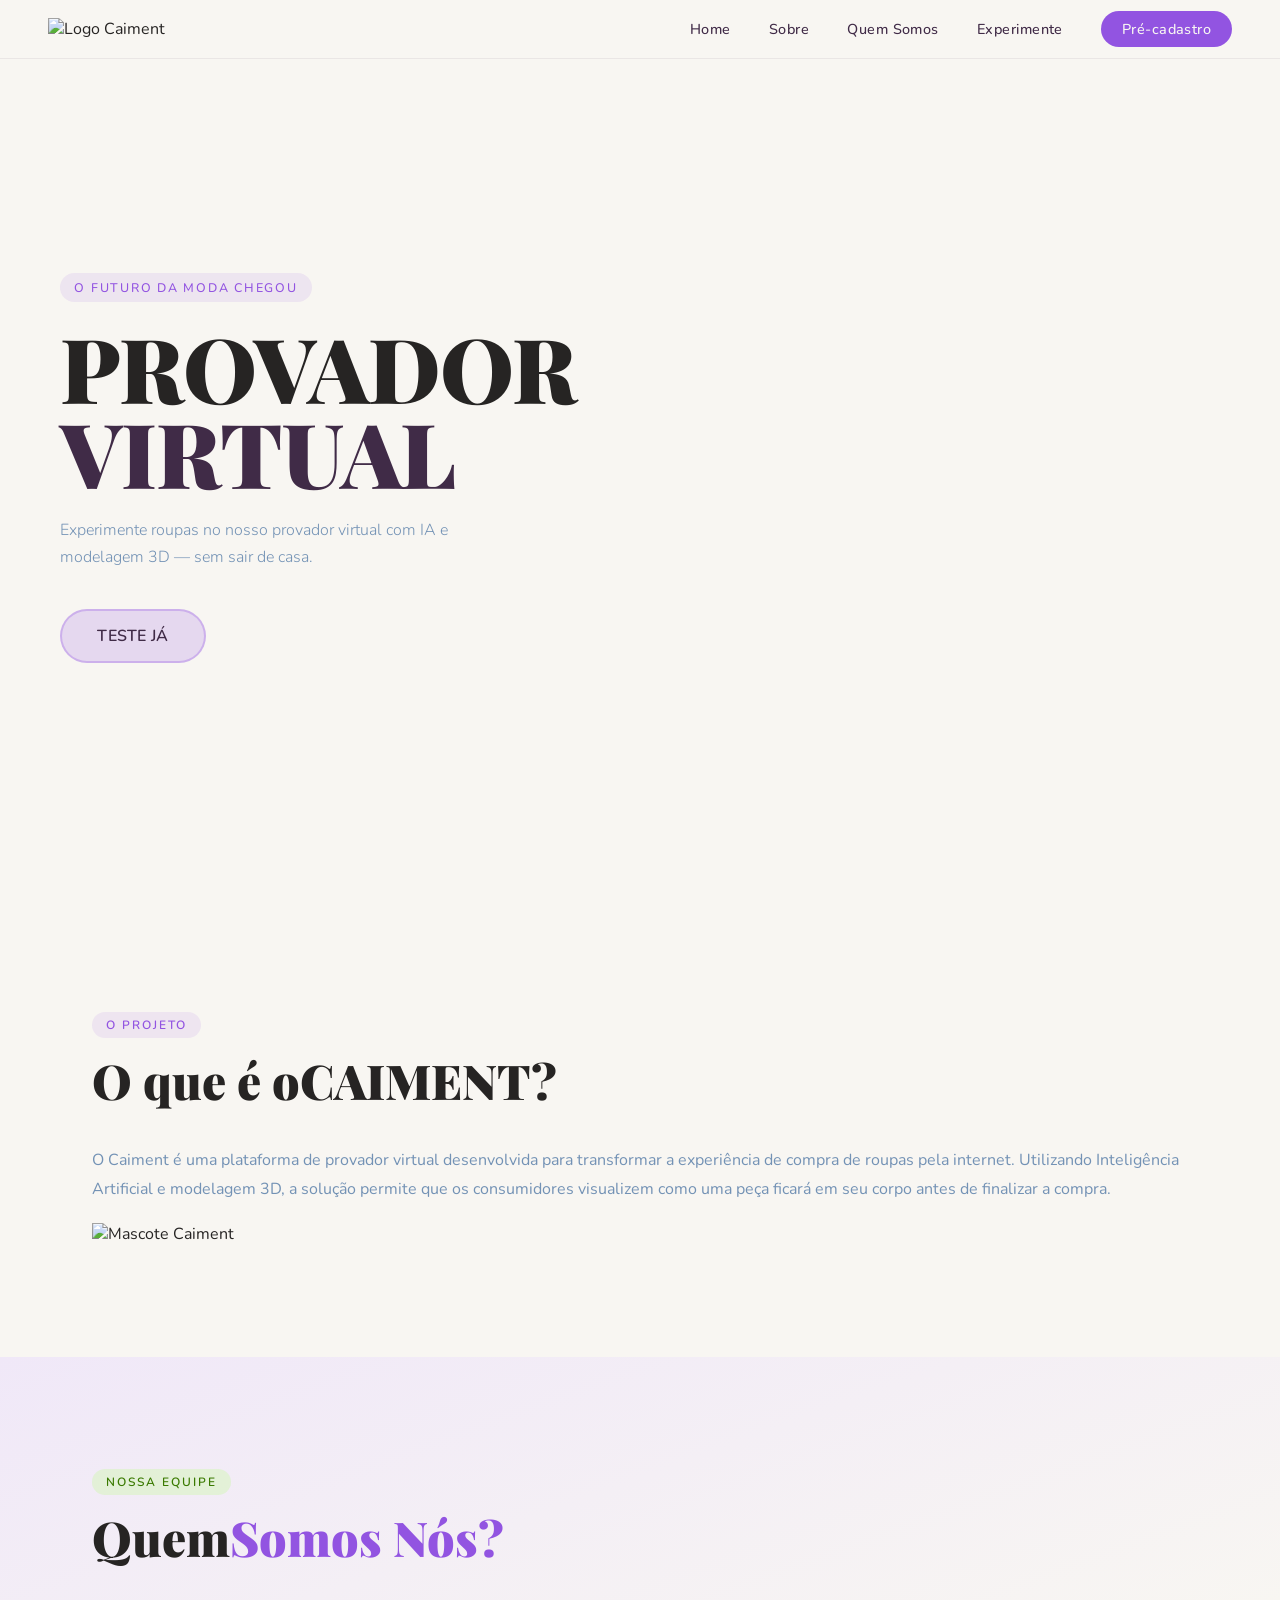
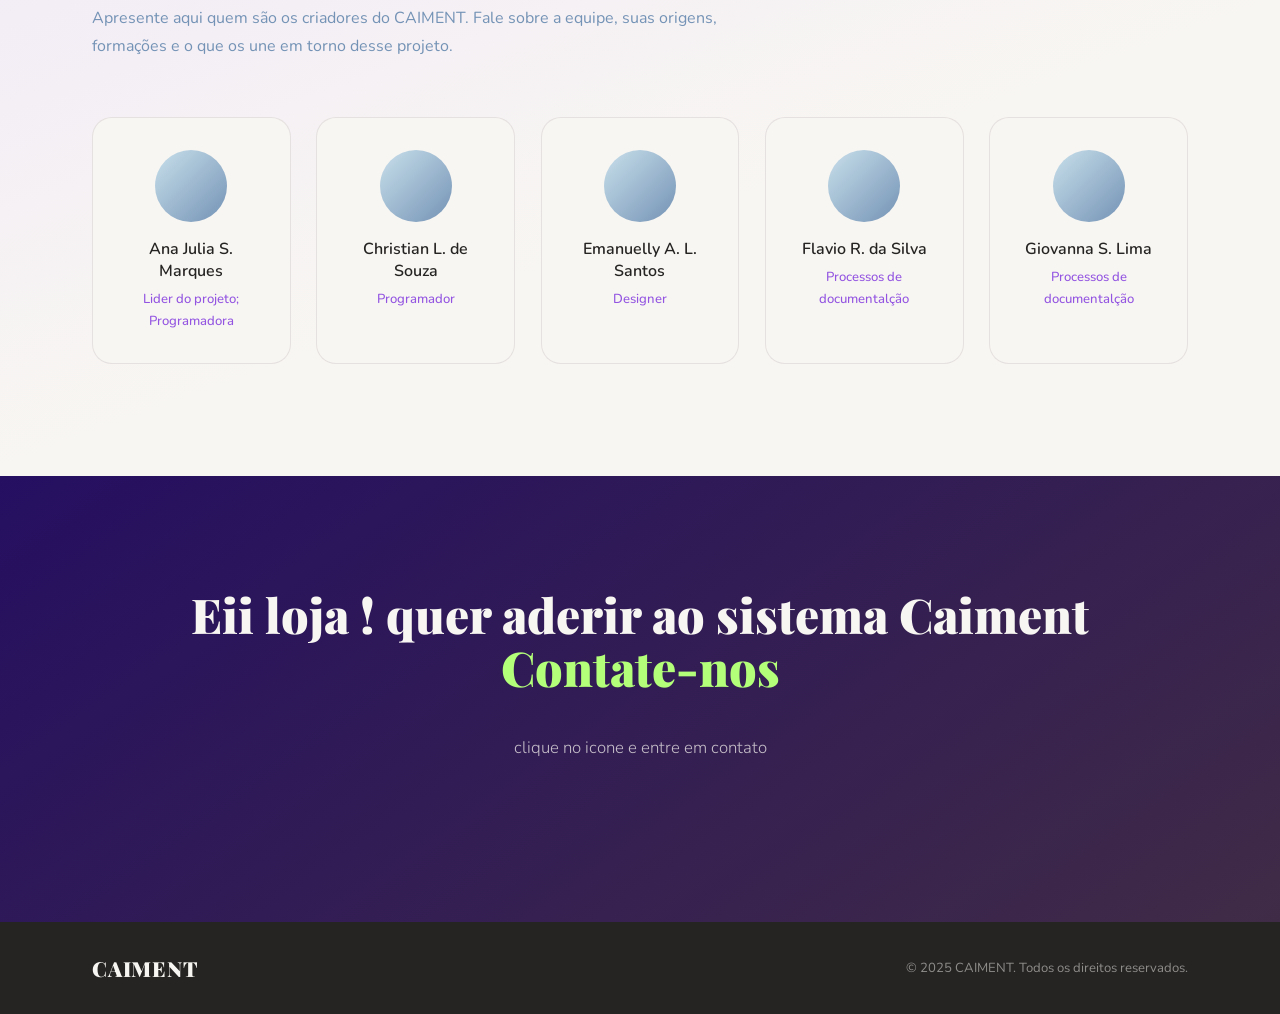
==== files (1)/index.html @ ba1132f0 "Update index.html" ====
<!DOCTYPE html>
<html lang="en">
<head>
 
    <meta charset="UTF-8">
    <meta name="viewport" content="width=device-width, initial-scale=1.0">
    <title>Caiment</title>
 
    <link rel="stylesheet" href="style.css">
 
</head>
<body>
  <!--NAV-->
    <nav class="navbar" id="navbar">
    <div class="nav-logo">
            <img src="caimentimg.png" alt="Logo Caiment">
        </div>
    <ul class="nav-links">
      <li><a href="#home">Home</a></li>
      <li><a href="#sobre">Sobre</a></li>
      <li><a href="#quem-somos">Quem Somos</a></li>
      <li><a href="#teste">Experimente</a></li>
      <li><a href="#cadastro" class="nav-cta">Pré-cadastro</a></li>
    </ul>
    <button class="hamburger" id="hamburger" aria-label="Menu">
      <span></span><span></span><span></span>
    </button>
  </nav>
  <!--NAV-->
  <!--Tela inicial-->
  <section class="hero" id="home">
    <div class="hero-content">
      <div class="hero-text">
        <span class="hero-label">O futuro da moda chegou</span>
        <h1 class="hero-title">PROVADOR<br><span>VIRTUAL</span></h1>
        <p class="hero-sub">Experimente roupas no nosso provador virtual com IA e modelagem 3D — sem sair de casa.</p>
        <a href="#cadastro" class="btn-primary">TESTE JÁ</a>
      </div>
    </div>
  </section>
  <!--Tela inicial-->
  <!--Sobre o projeto-->
  <section class="section sobre" id="sobre">
    <div class="container">
      <div class="section-tag">O Projeto</div> <!--section-tag: definor o formato, mini tag que é menor do que o titulo,-->
      <h2 class="section-title">O que é oCAIMENT?</h2>
      <div class="sobre-text">
        <p>
          O Caiment é uma plataforma de provador virtual desenvolvida para transformar a experiência de compra de roupas pela internet. Utilizando Inteligência Artificial e modelagem 3D, a solução permite que os consumidores visualizem como uma peça ficará em seu corpo antes de finalizar a compra.
        </p> <!--achatar o texto e dimencionar a imagem do lado-->
        <img src="imagens/foto.jpg" alt="Mascote Caiment">
        <!--robo a gih vai mandar a imagem-->
      </div>
    </div>
  </section>
  <!--Sobre o projeto-->
  <!--Sobre nos-->
  <section class="section quem-somos" id="quem-somos">
    <div class="container">
      <div class="section-tag accent-green">Nossa Equipe</div>
      <h2 class="section-title">Quem<span>Somos Nós?</span></h2>
      <div class="quem-intro">
        <p>
          Apresente aqui quem são os criadores do CAIMENT. Fale sobre a equipe, suas origens, formações e o que os une em torno desse projeto.
        </p>
      </div>
 
      <div class="team-grid">
        <div class="team-card"> <!--team-card {
  flex: 1;
  min-width: 180px;
  max-width: 240px;
  background: var(--white);
  border-radius: 20px;
  padding: 2rem 1.5rem;
  text-align: center;
  border: 1.5px solid rgba(64, 43, 71, 0.10);
  transition: all 0.25s;-->
          <div class="team-avatar"></div> <!--coloque o "class="team-avatar" como redondo e a imagem como backgrond, ou como <img src="imag. . . -->
          <h4>Ana Julia S. Marques</h4>
          <span>Lider do projeto; Programadora</span>
        </div>
        <div class="team-card">
          <div class="team-avatar"></div>
          <h4>Christian L. de Souza</h4>
          <span>Programador</span>
        </div>
        <div class="team-card">
          <div class="team-avatar"></div>
          <h4>Emanuelly A. L. Santos </h4>
          <span>Designer</span>
        </div>
        <div class="team-card">
          <div class="team-avatar"></div>
          <h4>Flavio R. da Silva </h4>
          <span>Processos de documentalção</span>
        </div>
        <div class="team-card">
          <div class="team-avatar"></div>
          <h4>Giovanna S. Lima </h4>
          <span>Processos de documentalção</span>
        </div>
      </div>
    </div>
  </section>
  <!--Sobre nos-->
  <!--experimente teste-->
  <section class="experimentar" id="teste">
  </section>
  <!--experimente teste-->
  <!--Contato com a equipe-->
  <section class="section cadastro" id="cadastro">
    <div class="container cadastro-inner">
      <h2 class="section-title">Eii loja ! quer aderir ao sistema Caiment<br><span>Contate-nos</span></h2>
      <p class="cadastro-sub">
       clique no icone e entre em contato
      </p>
    </div>
  </section>
  <!--Contato com a equipe-->
  <!--footer-->
   <footer class="footer">
    <div class="container footer-inner">
      <span class="footer-logo">CAIMENT</span>
      <p>© 2025 CAIMENT. Todos os direitos reservados.</p>
    </div>
  </footer>
  <!--footer-->
 
  <script src="script.js"></script>
</body>
</html>
---- files (1)/style.css ----
/* ─────────────────────────────────────────
   CAIMENT — style.css
   Paleta: #262423 | #402b47 | #c9e0eb
           #9254e1 | #250f61 | #7392b5 | #b3ff79
───────────────────────────────────────── */

@import url('https://fonts.googleapis.com/css2?family=Playfair+Display:wght@700;900&family=DM+Sans:wght@300;400;500&display=swap');
@import url('https://fonts.googleapis.com/css2?family=Nunito:wght@300;400;500;600;700;800;900&family=Playfair+Display:wght@700;900&display=swap');
/* ── RESET & BASE ── */
*, *::before, *::after { box-sizing: border-box; margin: 0; padding: 0; }

:root {
  --dark:       #262423;
  --plum:       #402b47;
  --ice:        #c9e0eb;
  --violet:     #9254e1;
  --navy:       #250f61;
  --slate:      #7392b5;
  --lime:       #b3ff79;
  --white:      #f8f6f2;
  --font-display: 'Playfair Display', serif;
  --font-body: 'Nunito', sans-serif;
}

html { scroll-behavior: smooth; }

body {
  font-family: var(--font-body);
  background-color: var(--white); 
  color: var(--dark);
  overflow-x: hidden;
}


a { text-decoration: none; color: inherit; }
ul { list-style: none; }

.container {
  max-width: 1160px;
  margin: 0 auto;
  padding: 0 2rem;
}

/* ── NAVBAR ── */
.navbar {
    position: fixed;
    inset: 0 0 auto 0;
    z-index: 100;
    display: flex;
    align-items: center;
    justify-content: space-between;
    padding: 18px 48px;
    background: rgb(248 246 242 / 85%);
    border-bottom: 1px solid rgb(64 43 71 / 8%);
}

.navbar.scrolled { box-shadow: 0 4px 24px rgba(37, 15, 97, 0.10); }

.nav-logo {
    display: flex;
    align-items: center;
}

.nav-logo img {
    width: 120px;
    height: auto;
    display: block;
}

.nav-links {
  display: flex;
  gap: 2.4rem;
  align-items: center;
}

.nav-links a {
  font-size: 0.9rem;
  font-weight: 500;
  letter-spacing: 0.03em;
  color: var(--plum);
  transition: color 0.2s;
}

.nav-links a:hover { color: var(--violet); }

.nav-cta {
  background: var(--violet);
  color: var(--white) !important;
  padding: 0.5rem 1.3rem;
  border-radius: 50px;
  transition: background 0.2s, transform 0.2s !important;
}

.nav-cta:hover {
  background: var(--navy) !important;
  transform: translateY(-1px);
}

.hamburger {
  display: none;
  flex-direction: column;
  gap: 5px;
  background: none;
  border: none;
  cursor: pointer;
  padding: 4px;
}

.hamburger span {
  display: block;
  width: 24px;
  height: 2px;
  background: var(--plum);
  border-radius: 2px;
  transition: all 0.3s;
}

/* ── HERO ── */
.hero {
  min-height: 100vh;
  display: flex;
  align-items: center;
  padding: 100px 3rem 4rem;
  position: relative;
  overflow: hidden;
  background: var(--white);
}

.hero-bg-shapes {
  position: absolute;
  inset: 0;
  pointer-events: none;
  z-index: 0;
}

.shape {
  position: absolute;
  border-radius: 50%;
}

.shape-1 {
  width: 520px;
  height: 520px;
  background: radial-gradient(circle, rgba(146, 84, 225, 0.12) 0%, transparent 70%);
  top: -100px;
  right: -80px;
}

.shape-2 {
  width: 340px;
  height: 340px;
  background: radial-gradient(circle, rgba(179, 255, 121, 0.18) 0%, transparent 70%);
  bottom: 60px;
  left: 10%;
}

.sparkle {
  position: absolute;
  font-size: 1.4rem;
  color: var(--dark);
  animation: twinkle 3s ease-in-out infinite;
}

.s1 { top: 28%; left: 20%; animation-delay: 0s; }
.s2 { top: 55%; left: 42%; animation-delay: 1s; font-size: 1rem; }
.s3 { top: 20%; right: 36%; animation-delay: 0.6s; font-size: 0.8rem; }
.s4 { top: 12%; left: 8%; animation-delay: 0.3s; }
.s5 { bottom: 20%; right: 10%; animation-delay: 1.4s; font-size: 1rem; }

@keyframes twinkle {
  0%, 100% { opacity: 0.2; transform: scale(1) rotate(0deg); }
  50% { opacity: 1; transform: scale(1.3) rotate(20deg); }
}

.hero-content {
  position: relative;
  z-index: 1;
  display: flex;
  align-items: center;
  justify-content: space-between;
  gap: 2rem;
  width: 100%;
  max-width: 1160px;
  margin: 0 auto;
}

.hero-text {
  flex: 1;
  max-width: 520px;
  animation: fadeUp 0.8s ease both;
}

.hero-label {
  display: inline-block;
  font-size: 0.78rem;
  font-weight: 500;
  letter-spacing: 0.14em;
  text-transform: uppercase;
  color: var(--violet);
  background: rgba(146, 84, 225, 0.1);
  padding: 0.35rem 0.9rem;
  border-radius: 50px;
  margin-bottom: 1.4rem;
}

.hero-title {
  font-family: var(--font-display);
  font-size: clamp(3.2rem, 7vw, 6rem);
  font-weight: 900;
  line-height: 0.95;
  letter-spacing: -0.01em;
  color: var(--dark);
  margin-bottom: 1.4rem;
}

.hero-title span {
  color: var(--plum);
  display: block;
}

.hero-sub {
  font-size: 1rem;
  font-weight: 300;
  line-height: 1.7;
  color: var(--slate);
  margin-bottom: 2.4rem;
  max-width: 400px;
}

.btn-primary {
  display: inline-flex;
  align-items: center;
  gap: 0.5rem;
  background: rgba(146, 84, 225, 0.18);
  color: var(--plum);
  font-weight: 600;
  font-size: 1rem;
  padding: 0.85rem 2.2rem;
  border-radius: 50px;
  border: 2px solid rgba(146, 84, 225, 0.3);
  transition: all 0.25s;
  letter-spacing: 0.02em;
}

.btn-primary:hover {
  background: var(--violet);
  color: var(--white);
  border-color: var(--violet);
  transform: translateY(-2px);
  box-shadow: 0 8px 28px rgba(146, 84, 225, 0.35);
}

/* ── HERO VISUAL ── */
.hero-visual {
  flex: 0 0 420px;
  position: relative;
  display: flex;
  justify-content: center;
  align-items: flex-end;
  animation: fadeUp 0.8s 0.2s ease both;
}

.avatar-stage {
  width: 340px;
  height: 400px;
  background: #d6efb3;
  border-radius: 28px;
  display: flex;
  flex-direction: column;
  align-items: center;
  justify-content: flex-end;
  position: relative;
  overflow: hidden;
}

.avatar-glow {
  position: absolute;
  width: 220px;
  height: 220px;
  background: radial-gradient(circle, rgba(146, 84, 225, 0.25) 0%, transparent 70%);
  top: 10%;
  left: 50%;
  transform: translateX(-50%);
}

.avatar-figure {
  position: absolute;
  bottom: 10px;
  width: 160px;
}

.mannequin-svg {
  width: 100%;
  filter: drop-shadow(0 8px 20px rgba(38,36,35,0.20));
  animation: float 4s ease-in-out infinite;
}

@keyframes float {
  0%, 100% { transform: translateY(0); }
  50% { transform: translateY(-10px); }
}

.avatar-platform {
  width: 100%;
  height: 12px;
  background: rgba(38, 36, 35, 0.12);
  border-radius: 0 0 28px 28px;
  position: absolute;
  bottom: 0;
}

.badge-float {
  position: absolute;
  font-family: var(--font-display);
  font-weight: 700;
  font-size: 0.85rem;
  letter-spacing: 0.08em;
  padding: 0.5rem 1rem;
  border-radius: 50px;
  animation: badgeFloat 3s ease-in-out infinite;
}

.badge-ai {
  background: var(--violet);
  color: var(--white);
  top: 30px;
  right: -10px;
  animation-delay: 0.4s;
}

.badge-3d {
  background: var(--lime);
  color: var(--dark);
  bottom: 80px;
  left: -10px;
  animation-delay: 1.2s;
}

@keyframes badgeFloat {
  0%, 100% { transform: translateY(0) rotate(-2deg); }
  50% { transform: translateY(-8px) rotate(2deg); }
}

.scroll-hint {
  position: absolute;
  bottom: 2rem;
  left: 50%;
  transform: translateX(-50%);
  font-size: 1.4rem;
  color: var(--slate);
  animation: bounce 2s ease-in-out infinite;
  z-index: 1;
}

@keyframes bounce {
  0%, 100% { transform: translateX(-50%) translateY(0); opacity: 0.5; }
  50% { transform: translateX(-50%) translateY(8px); opacity: 1; }
}

/* ── SECTIONS BASE ── */
.section {
  padding: 7rem 0;
}

.section-tag {
  display: inline-block;
  font-size: 0.75rem;
  font-weight: 600;
  letter-spacing: 0.16em;
  text-transform: uppercase;
  color: var(--violet);
  background: rgba(146, 84, 225, 0.1);
  padding: 0.3rem 0.9rem;
  border-radius: 50px;
  margin-bottom: 1rem;
}

.section-tag.accent-green {
  color: #3a7a00;
  background: rgba(179, 255, 121, 0.25);
}

.section-tag.accent-purple {
  color: var(--navy);
  background: rgba(37, 15, 97, 0.1);
}

.section-title {
  font-family: var(--font-display);
  font-size: clamp(2rem, 4vw, 3rem);
  font-weight: 900;
  color: var(--dark);
  margin-bottom: 2.5rem;
  line-height: 1.1;
}

.section-title span { color: var(--violet); }

/* ── SOBRE ── */
.sobre { background: var(--white); }

.sobre-grid {
  display: grid;
  grid-template-columns: 1fr 1fr;
  gap: 4rem;
  align-items: start;
}

.sobre-text p {
  font-size: 1rem;
  line-height: 1.8;
  color: var(--slate);
  margin-bottom: 1.2rem;
}

.sobre-cards {
  display: flex;
  flex-direction: column;
  gap: 1.2rem;
}

.feature-card {
  background: var(--white);
  border: 1.5px solid rgba(64, 43, 71, 0.12);
  border-radius: 16px;
  padding: 1.4rem 1.6rem;
  display: flex;
  align-items: flex-start;
  gap: 1rem;
  transition: border-color 0.25s, transform 0.25s, box-shadow 0.25s;
}

.feature-card:hover {
  border-color: var(--violet);
  transform: translateX(6px);
  box-shadow: 4px 0 0 0 var(--violet);
}

.card-icon {
  font-size: 1.6rem;
  flex-shrink: 0;
  margin-top: 2px;
}

.feature-card h3 {
  font-size: 0.95rem;
  font-weight: 600;
  color: var(--plum);
  margin-bottom: 0.3rem;
}

.feature-card p {
  font-size: 0.88rem;
  color: var(--slate);
  line-height: 1.6;
  min-height: 1.2rem;
}

/* ── QUEM SOMOS ── */
.quem-somos {
  background: linear-gradient(160deg, #f0e8f8 0%, var(--white) 60%);
}

.quem-intro {
  max-width: 680px;
  margin-bottom: 3.5rem;
}

.quem-intro p {
  font-size: 1rem;
  line-height: 1.8;
  color: var(--slate);
  margin-bottom: 1rem;
}

.team-grid {
  display: flex;
  gap: 1.6rem;
  flex-wrap: wrap;
}

.team-card {
  flex: 1;
  min-width: 180px;
  max-width: 240px;
  background: var(--white);
  border-radius: 20px;
  padding: 2rem 1.5rem;
  text-align: center;
  border: 1.5px solid rgba(64, 43, 71, 0.10);
  transition: all 0.25s;
}

.team-card:hover {
  transform: translateY(-6px);
  box-shadow: 0 16px 40px rgba(64, 43, 71, 0.12);
  border-color: var(--violet);
}

.team-avatar {
  width: 72px;
  height: 72px;
  border-radius: 50%;
  background: linear-gradient(135deg, var(--ice), var(--slate));
  margin: 0 auto 1rem;
  display: flex;
  align-items: center;
  justify-content: center;
  font-family: var(--font-display);
  font-size: 1.6rem;
  font-weight: 700;
  color: var(--white);
}

.team-card h4 {
  font-size: 1rem;
  font-weight: 600;
  color: var(--dark);
  margin-bottom: 0.3rem;
}

.team-card span {
  font-size: 0.82rem;
  color: var(--violet);
  font-weight: 500;
}

/* ── CADASTRO ── */
.cadastro {
  background: linear-gradient(145deg, var(--navy) 0%, var(--plum) 100%);
  color: var(--white);
  text-align: center;
  position: relative;
  overflow: hidden;
}

.cadastro .sparkle { color: var(--lime); }

.cadastro-inner {
  position: relative;
  z-index: 1;
}

.cadastro .section-title { color: var(--white); }
.cadastro .section-title span { color: var(--lime); }

.cadastro-sub {
  font-size: 1.05rem;
  font-weight: 300;
  line-height: 1.7;
  color: rgba(248, 246, 242, 0.75);
  max-width: 540px;
  margin: 0 auto 3rem;
}

.btn-cta-grande {
  display: inline-flex;
  align-items: center;
  gap: 0.8rem;
  background: var(--lime);
  color: var(--dark);
  font-size: 1.1rem;
  font-weight: 700;
  padding: 1rem 2.6rem;
  border-radius: 50px;
  letter-spacing: 0.02em;
  transition: all 0.25s;
  box-shadow: 0 8px 30px rgba(179, 255, 121, 0.35);
}

.btn-cta-grande:hover {
  transform: translateY(-3px) scale(1.03);
  box-shadow: 0 14px 40px rgba(179, 255, 121, 0.5);
}

.cadastro-note {
  margin-top: 1.4rem;
  font-size: 0.82rem;
  color: rgba(248, 246, 242, 0.5);
  letter-spacing: 0.06em;
}

/* ── FOOTER ── */
.footer {
  background: var(--dark);
  color: rgba(248, 246, 242, 0.5);
  padding: 2rem 0;
}

.footer-inner {
  display: flex;
  align-items: center;
  justify-content: space-between;
  gap: 1rem;
  flex-wrap: wrap;
}

.footer-logo {
  font-family: var(--font-display);
  font-size: 1.3rem;
  font-weight: 900;
  color: var(--white);
  letter-spacing: 0.04em;
}

.footer p { font-size: 0.82rem; }

/* ── ANIMATIONS ── */
@keyframes fadeUp {
  from { opacity: 0; transform: translateY(30px); }
  to   { opacity: 1; transform: translateY(0); }
}

/* ── RESPONSIVE ── */
@media (max-width: 900px) {
  .hero { padding: 100px 1.5rem 3rem; }
  .hero-content { flex-direction: column; text-align: center; }
  .hero-title { font-size: clamp(2.8rem, 10vw, 5rem); }
  .hero-sub { margin: 0 auto 2rem; }
  .hero-visual { flex: unset; width: 100%; max-width: 360px; }
  .sobre-grid { grid-template-columns: 1fr; gap: 2.5rem; }
  .team-grid { justify-content: center; }
}

@media (max-width: 640px) {
  .navbar { padding: 1rem 1.4rem; }
  .nav-links { display: none; flex-direction: column; gap: 1.2rem; position: absolute;
    top: 100%; left: 0; right: 0; background: var(--white); padding: 2rem;
    border-bottom: 1px solid rgba(64,43,71,0.1); }
  .nav-links.open { display: flex; }
  .hamburger { display: flex; }
  .section { padding: 4.5rem 0; }
  .cadastro-sub { font-size: 0.95rem; }
  .btn-cta-grande { font-size: 0.95rem; padding: 0.9rem 2rem; }
  .footer-inner { flex-direction: column; text-align: center; }
}
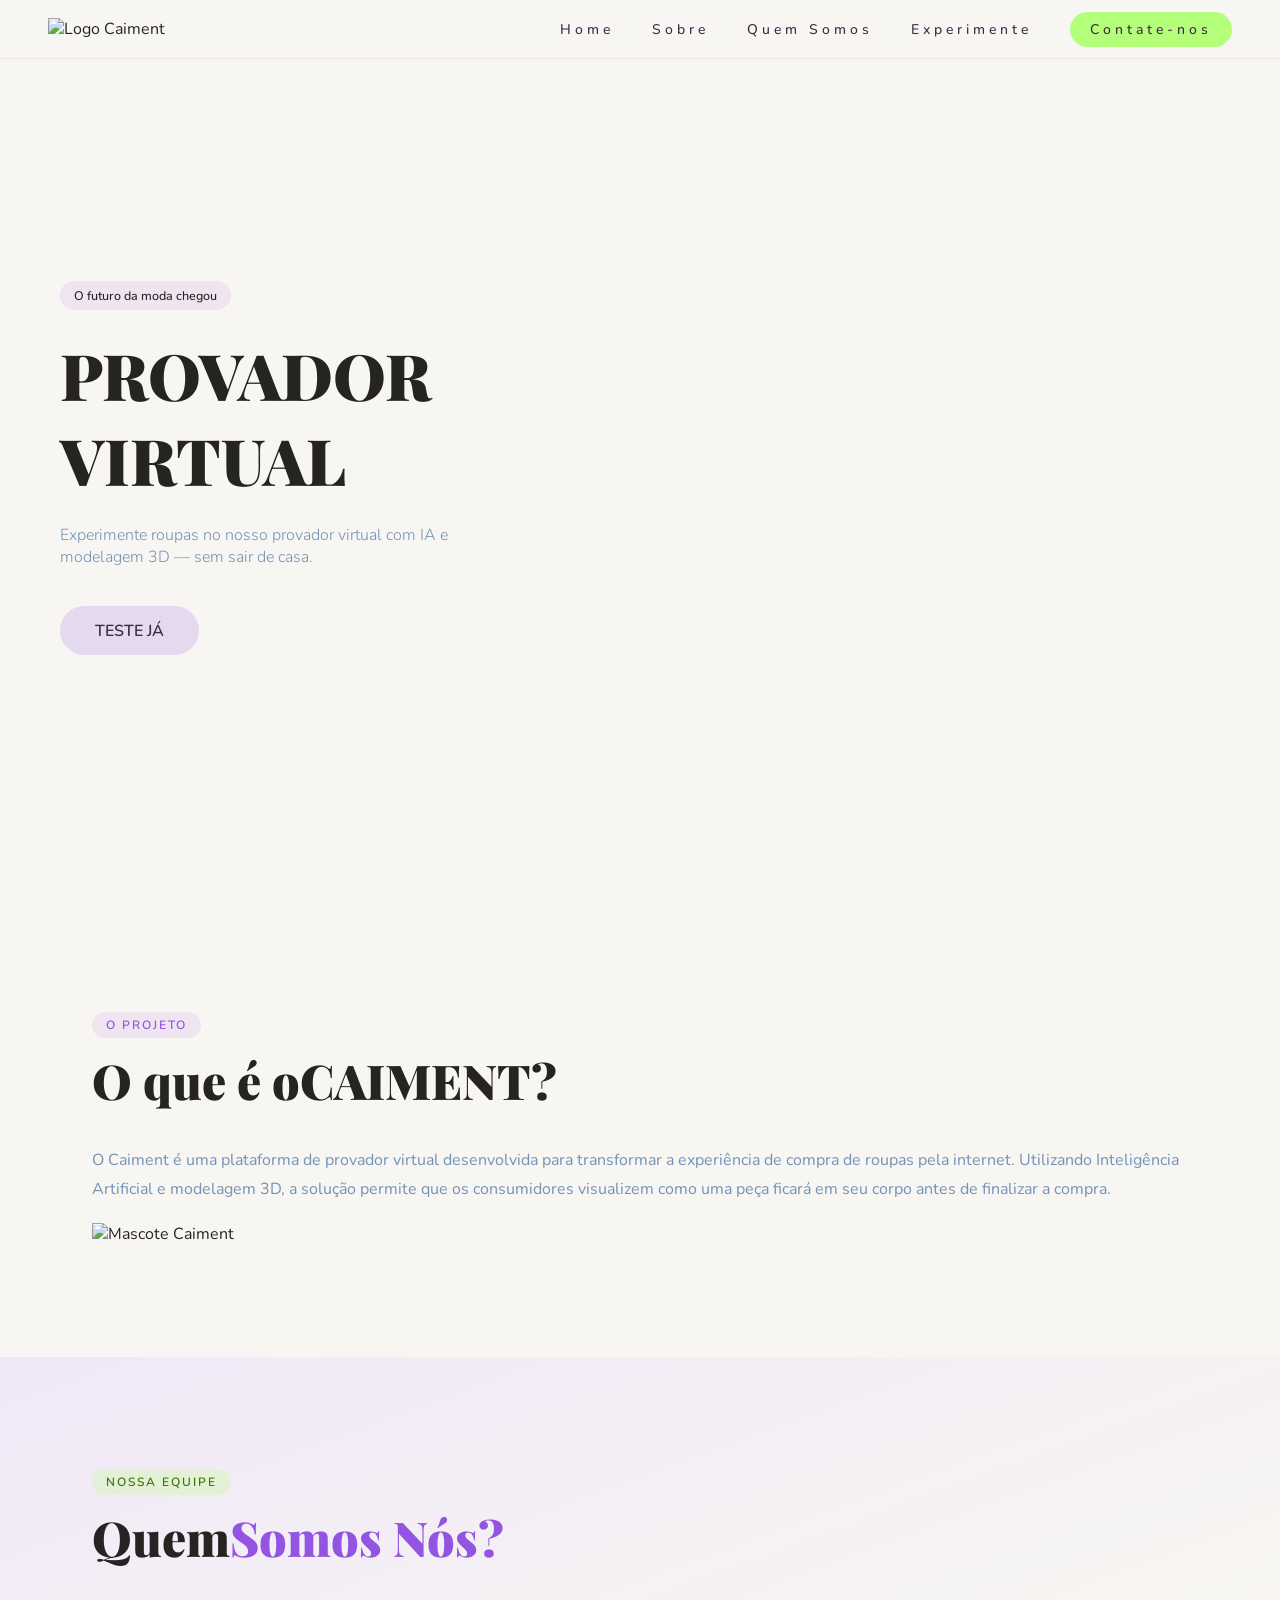
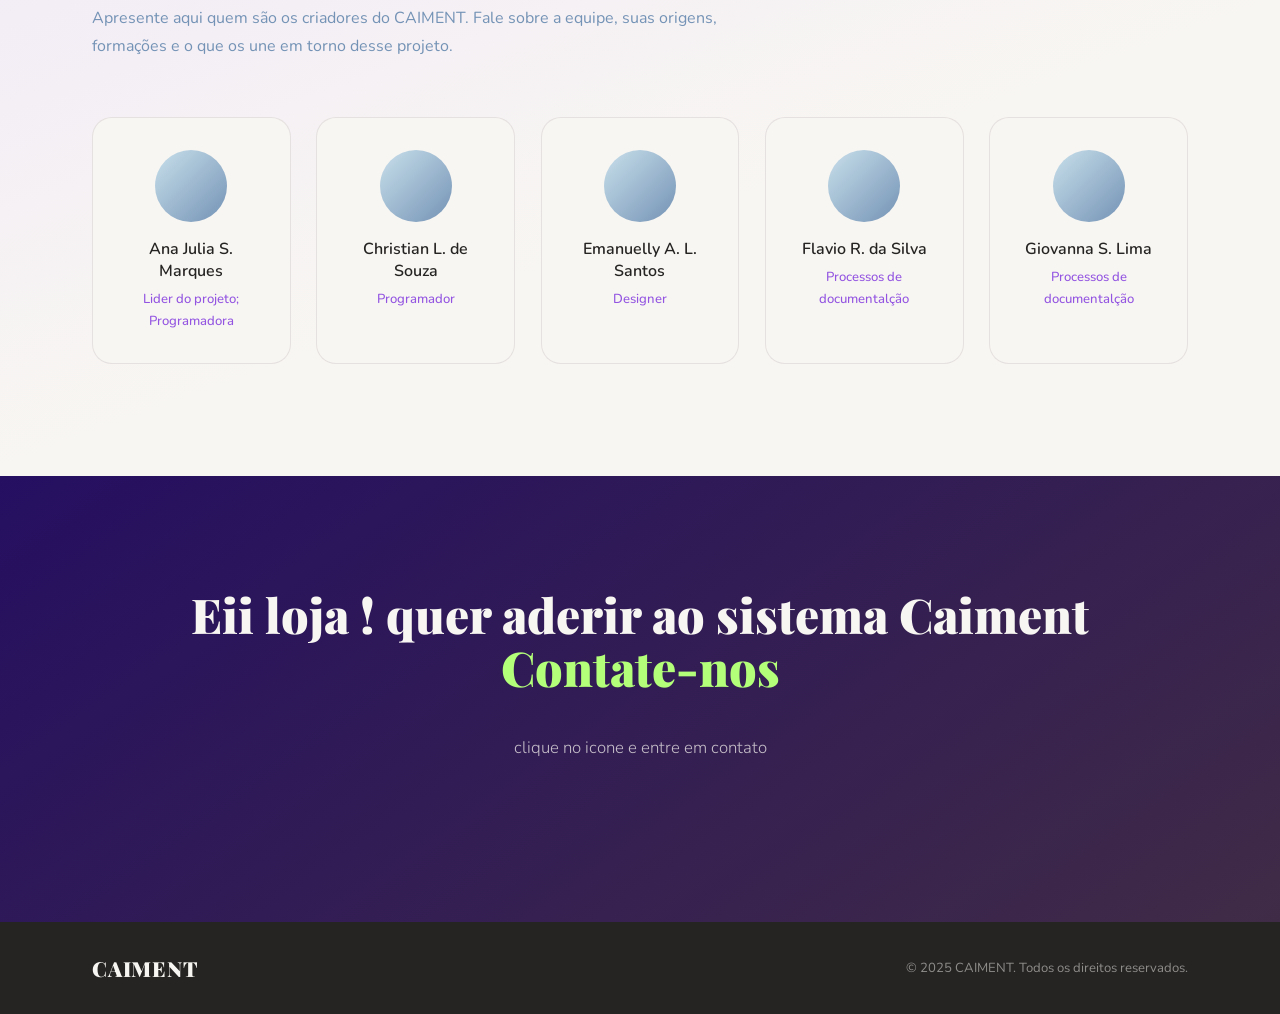
==== commit c67c6831: "Update index.html" ====
--- a/files (1)/index.html
+++ b/files (1)/index.html
@@ -20,14 +20,14 @@
       <li><a href="#sobre">Sobre</a></li>
       <li><a href="#quem-somos">Quem Somos</a></li>
       <li><a href="#teste">Experimente</a></li>
-      <li><a href="#cadastro" class="nav-cta">Pré-cadastro</a></li>
+      <li><a href="#cadastro" class="nav-cta">Contate-nos</a></li>
     </ul>
-    <button class="hamburger" id="hamburger" aria-label="Menu">
+    <button class="button22" id="button22" aria-label="Menu">
       <span></span><span></span><span></span>
     </button>
   </nav>
-  <!--NAV-->
-  <!--Tela inicial-->
+ 
+
   <section class="hero" id="home">
     <div class="hero-content">
       <div class="hero-text">
@@ -38,8 +38,8 @@
       </div>
     </div>
   </section>
-  <!--Tela inicial-->
-  <!--Sobre o projeto-->
+  
+
   <section class="section sobre" id="sobre">
     <div class="container">
       <div class="section-tag">O Projeto</div> <!--section-tag: definor o formato, mini tag que é menor do que o titulo,-->
--- a/files (1)/style.css
+++ b/files (1)/style.css
@@ -1,14 +1,7 @@
-/* ─────────────────────────────────────────
-   CAIMENT — style.css
-   Paleta: #262423 | #402b47 | #c9e0eb
-           #9254e1 | #250f61 | #7392b5 | #b3ff79
-───────────────────────────────────────── */
-
 @import url('https://fonts.googleapis.com/css2?family=Playfair+Display:wght@700;900&family=DM+Sans:wght@300;400;500&display=swap');
 @import url('https://fonts.googleapis.com/css2?family=Nunito:wght@300;400;500;600;700;800;900&family=Playfair+Display:wght@700;900&display=swap');
-/* ── RESET & BASE ── */
 *, *::before, *::after { box-sizing: border-box; margin: 0; padding: 0; }
-
+ 
 :root {
   --dark:       #262423;
   --plum:       #402b47;
@@ -21,27 +14,25 @@
   --font-display: 'Playfair Display', serif;
   --font-body: 'Nunito', sans-serif;
 }
-
+ 
 html { scroll-behavior: smooth; }
-
+ 
 body {
   font-family: var(--font-body);
-  background-color: var(--white); 
+  background-color: var(--white);
   color: var(--dark);
   overflow-x: hidden;
 }
-
-
+ 
+ 
 a { text-decoration: none; color: inherit; }
 ul { list-style: none; }
-
+ 
 .container {
   max-width: 1160px;
   margin: 0 auto;
   padding: 0 2rem;
 }
-
-/* ── NAVBAR ── */
 .navbar {
     position: fixed;
     inset: 0 0 auto 0;
@@ -53,180 +44,115 @@
     background: rgb(248 246 242 / 85%);
     border-bottom: 1px solid rgb(64 43 71 / 8%);
 }
-
+ 
 .navbar.scrolled { box-shadow: 0 4px 24px rgba(37, 15, 97, 0.10); }
-
+ 
 .nav-logo {
     display: flex;
     align-items: center;
 }
-
+ 
 .nav-logo img {
     width: 120px;
     height: auto;
     display: block;
 }
-
+ 
 .nav-links {
   display: flex;
-  gap: 2.4rem;
+  gap: 38px;
   align-items: center;
 }
-
+ 
 .nav-links a {
-  font-size: 0.9rem;
+  font-size: 14px ;
   font-weight: 500;
-  letter-spacing: 0.03em;
+  letter-spacing: 4px;
   color: var(--plum);
-  transition: color 0.2s;
-}
-
+}
+ 
 .nav-links a:hover { color: var(--violet); }
 
 .nav-cta {
-  background: var(--violet);
-  color: var(--white) !important;
-  padding: 0.5rem 1.3rem;
-  border-radius: 50px;
-  transition: background 0.2s, transform 0.2s !important;
+    background: var(--lime);
+    color: var(--white);
+    padding: 8px 20px;
+    border-radius: 50px;
 }
 
 .nav-cta:hover {
-  background: var(--navy) !important;
-  transform: translateY(-1px);
+  background: var(--navy); }
+ 
+.button22 {
+    display: none;
+    flex-direction: column;
+    gap: 5px;
+    border: 0;
+    background: none;
+    cursor: pointer;
+    padding: 4px;
+}
+  
+.button22 span {
+    width: 24px;
+    height: 2px;
+    background: var(--plum);
+    border-radius: 2px;
 }
 
-.hamburger {
-  display: none;
-  flex-direction: column;
-  gap: 5px;
-  background: none;
-  border: none;
-  cursor: pointer;
-  padding: 4px;
-}
-
-.hamburger span {
-  display: block;
-  width: 24px;
-  height: 2px;
-  background: var(--plum);
-  border-radius: 2px;
-  transition: all 0.3s;
-}
-
-/* ── HERO ── */
 .hero {
-  min-height: 100vh;
-  display: flex;
-  align-items: center;
-  padding: 100px 3rem 4rem;
-  position: relative;
-  overflow: hidden;
-  background: var(--white);
-}
-
-.hero-bg-shapes {
-  position: absolute;
-  inset: 0;
-  pointer-events: none;
-  z-index: 0;
-}
-
-.shape {
-  position: absolute;
-  border-radius: 50%;
-}
-
-.shape-1 {
-  width: 520px;
-  height: 520px;
-  background: radial-gradient(circle, rgba(146, 84, 225, 0.12) 0%, transparent 70%);
-  top: -100px;
-  right: -80px;
-}
-
-.shape-2 {
-  width: 340px;
-  height: 340px;
-  background: radial-gradient(circle, rgba(179, 255, 121, 0.18) 0%, transparent 70%);
-  bottom: 60px;
-  left: 10%;
-}
-
-.sparkle {
-  position: absolute;
-  font-size: 1.4rem;
-  color: var(--dark);
-  animation: twinkle 3s ease-in-out infinite;
-}
-
-.s1 { top: 28%; left: 20%; animation-delay: 0s; }
-.s2 { top: 55%; left: 42%; animation-delay: 1s; font-size: 1rem; }
-.s3 { top: 20%; right: 36%; animation-delay: 0.6s; font-size: 0.8rem; }
-.s4 { top: 12%; left: 8%; animation-delay: 0.3s; }
-.s5 { bottom: 20%; right: 10%; animation-delay: 1.4s; font-size: 1rem; }
-
-@keyframes twinkle {
-  0%, 100% { opacity: 0.2; transform: scale(1) rotate(0deg); }
-  50% { opacity: 1; transform: scale(1.3) rotate(20deg); }
-}
-
+    min-height: 100vh;
+    display: flex;
+    align-items: center;
+    padding: 100px 48px 64px;
+    position: relative;
+    overflow: hidden;
+    background: var(--white);
+  }
+  
 .hero-content {
-  position: relative;
-  z-index: 1;
-  display: flex;
-  align-items: center;
-  justify-content: space-between;
-  gap: 2rem;
-  width: 100%;
-  max-width: 1160px;
-  margin: 0 auto;
-}
-
+    display: flex;
+    align-items: center;
+    justify-content: space-between;
+    gap: 32px;
+    max-width: 1160px;
+    width: 100%;
+    margin: auto;
+}
+  
 .hero-text {
-  flex: 1;
-  max-width: 520px;
-  animation: fadeUp 0.8s ease both;
-}
-
+    flex: 1;
+    width: 520px;
+}
+  
 .hero-label {
-  display: inline-block;
-  font-size: 0.78rem;
-  font-weight: 500;
-  letter-spacing: 0.14em;
-  text-transform: uppercase;
-  color: var(--violet);
-  background: rgba(146, 84, 225, 0.1);
-  padding: 0.35rem 0.9rem;
-  border-radius: 50px;
-  margin-bottom: 1.4rem;
-}
-
+    font-family: var(--font-body);
+    display: inline-block;
+    font-size: 12.5px;
+    font-weight: 500;
+    background: rgba(146, 84, 225, 0.1);
+    padding: 6px 14px;
+    border-radius: 50px;
+    margin-bottom: 22px;
+  }
+  
 .hero-title {
-  font-family: var(--font-display);
-  font-size: clamp(3.2rem, 7vw, 6rem);
-  font-weight: 900;
-  line-height: 0.95;
-  letter-spacing: -0.01em;
-  color: var(--dark);
-  margin-bottom: 1.4rem;
-}
-
-.hero-title span {
-  color: var(--plum);
-  display: block;
-}
-
+    font-family: var(--font-display);
+    font-size: 64px;
+    font-weight: 900;
+    color: var(--dark);
+    margin-bottom: 22px;
+  }
+  
+  
 .hero-sub {
-  font-size: 1rem;
-  font-weight: 300;
-  line-height: 1.7;
-  color: var(--slate);
-  margin-bottom: 2.4rem;
-  max-width: 400px;
-}
-
+    font-size: 16px;
+    font-weight: 300;
+    color: var(--slate);
+    margin-bottom: 38px;
+    max-width: 400px;
+}
+ 
 .btn-primary {
   display: inline-flex;
   align-items: center;
@@ -237,131 +163,12 @@
   font-size: 1rem;
   padding: 0.85rem 2.2rem;
   border-radius: 50px;
-  border: 2px solid rgba(146, 84, 225, 0.3);
-  transition: all 0.25s;
-  letter-spacing: 0.02em;
-}
-
-.btn-primary:hover {
-  background: var(--violet);
-  color: var(--white);
-  border-color: var(--violet);
-  transform: translateY(-2px);
-  box-shadow: 0 8px 28px rgba(146, 84, 225, 0.35);
-}
-
-/* ── HERO VISUAL ── */
-.hero-visual {
-  flex: 0 0 420px;
-  position: relative;
-  display: flex;
-  justify-content: center;
-  align-items: flex-end;
-  animation: fadeUp 0.8s 0.2s ease both;
-}
-
-.avatar-stage {
-  width: 340px;
-  height: 400px;
-  background: #d6efb3;
-  border-radius: 28px;
-  display: flex;
-  flex-direction: column;
-  align-items: center;
-  justify-content: flex-end;
-  position: relative;
-  overflow: hidden;
-}
-
-.avatar-glow {
-  position: absolute;
-  width: 220px;
-  height: 220px;
-  background: radial-gradient(circle, rgba(146, 84, 225, 0.25) 0%, transparent 70%);
-  top: 10%;
-  left: 50%;
-  transform: translateX(-50%);
-}
-
-.avatar-figure {
-  position: absolute;
-  bottom: 10px;
-  width: 160px;
-}
-
-.mannequin-svg {
-  width: 100%;
-  filter: drop-shadow(0 8px 20px rgba(38,36,35,0.20));
-  animation: float 4s ease-in-out infinite;
-}
-
-@keyframes float {
-  0%, 100% { transform: translateY(0); }
-  50% { transform: translateY(-10px); }
-}
-
-.avatar-platform {
-  width: 100%;
-  height: 12px;
-  background: rgba(38, 36, 35, 0.12);
-  border-radius: 0 0 28px 28px;
-  position: absolute;
-  bottom: 0;
-}
-
-.badge-float {
-  position: absolute;
-  font-family: var(--font-display);
-  font-weight: 700;
-  font-size: 0.85rem;
-  letter-spacing: 0.08em;
-  padding: 0.5rem 1rem;
-  border-radius: 50px;
-  animation: badgeFloat 3s ease-in-out infinite;
-}
-
-.badge-ai {
-  background: var(--violet);
-  color: var(--white);
-  top: 30px;
-  right: -10px;
-  animation-delay: 0.4s;
-}
-
-.badge-3d {
-  background: var(--lime);
-  color: var(--dark);
-  bottom: 80px;
-  left: -10px;
-  animation-delay: 1.2s;
-}
-
-@keyframes badgeFloat {
-  0%, 100% { transform: translateY(0) rotate(-2deg); }
-  50% { transform: translateY(-8px) rotate(2deg); }
-}
-
-.scroll-hint {
-  position: absolute;
-  bottom: 2rem;
-  left: 50%;
-  transform: translateX(-50%);
-  font-size: 1.4rem;
-  color: var(--slate);
-  animation: bounce 2s ease-in-out infinite;
-  z-index: 1;
-}
-
-@keyframes bounce {
-  0%, 100% { transform: translateX(-50%) translateY(0); opacity: 0.5; }
-  50% { transform: translateX(-50%) translateY(8px); opacity: 1; }
-}
-
+}
 /* ── SECTIONS BASE ── */
 .section {
   padding: 7rem 0;
 }
-
+ 
 .section-tag {
   display: inline-block;
   font-size: 0.75rem;
@@ -374,17 +181,17 @@
   border-radius: 50px;
   margin-bottom: 1rem;
 }
-
+ 
 .section-tag.accent-green {
   color: #3a7a00;
   background: rgba(179, 255, 121, 0.25);
 }
-
+ 
 .section-tag.accent-purple {
   color: var(--navy);
   background: rgba(37, 15, 97, 0.1);
 }
-
+ 
 .section-title {
   font-family: var(--font-display);
   font-size: clamp(2rem, 4vw, 3rem);
@@ -393,32 +200,32 @@
   margin-bottom: 2.5rem;
   line-height: 1.1;
 }
-
+ 
 .section-title span { color: var(--violet); }
-
+ 
 /* ── SOBRE ── */
 .sobre { background: var(--white); }
-
+ 
 .sobre-grid {
   display: grid;
   grid-template-columns: 1fr 1fr;
   gap: 4rem;
   align-items: start;
 }
-
+ 
 .sobre-text p {
   font-size: 1rem;
   line-height: 1.8;
   color: var(--slate);
   margin-bottom: 1.2rem;
 }
-
+ 
 .sobre-cards {
   display: flex;
   flex-direction: column;
   gap: 1.2rem;
 }
-
+ 
 .feature-card {
   background: var(--white);
   border: 1.5px solid rgba(64, 43, 71, 0.12);
@@ -429,56 +236,56 @@
   gap: 1rem;
   transition: border-color 0.25s, transform 0.25s, box-shadow 0.25s;
 }
-
+ 
 .feature-card:hover {
   border-color: var(--violet);
   transform: translateX(6px);
   box-shadow: 4px 0 0 0 var(--violet);
 }
-
+ 
 .card-icon {
   font-size: 1.6rem;
   flex-shrink: 0;
   margin-top: 2px;
 }
-
+ 
 .feature-card h3 {
   font-size: 0.95rem;
   font-weight: 600;
   color: var(--plum);
   margin-bottom: 0.3rem;
 }
-
+ 
 .feature-card p {
   font-size: 0.88rem;
   color: var(--slate);
   line-height: 1.6;
   min-height: 1.2rem;
 }
-
+ 
 /* ── QUEM SOMOS ── */
 .quem-somos {
   background: linear-gradient(160deg, #f0e8f8 0%, var(--white) 60%);
 }
-
+ 
 .quem-intro {
   max-width: 680px;
   margin-bottom: 3.5rem;
 }
-
+ 
 .quem-intro p {
   font-size: 1rem;
   line-height: 1.8;
   color: var(--slate);
   margin-bottom: 1rem;
 }
-
+ 
 .team-grid {
   display: flex;
   gap: 1.6rem;
   flex-wrap: wrap;
 }
-
+ 
 .team-card {
   flex: 1;
   min-width: 180px;
@@ -490,13 +297,13 @@
   border: 1.5px solid rgba(64, 43, 71, 0.10);
   transition: all 0.25s;
 }
-
+ 
 .team-card:hover {
   transform: translateY(-6px);
   box-shadow: 0 16px 40px rgba(64, 43, 71, 0.12);
   border-color: var(--violet);
 }
-
+ 
 .team-avatar {
   width: 72px;
   height: 72px;
@@ -511,20 +318,20 @@
   font-weight: 700;
   color: var(--white);
 }
-
+ 
 .team-card h4 {
   font-size: 1rem;
   font-weight: 600;
   color: var(--dark);
   margin-bottom: 0.3rem;
 }
-
+ 
 .team-card span {
   font-size: 0.82rem;
   color: var(--violet);
   font-weight: 500;
 }
-
+ 
 /* ── CADASTRO ── */
 .cadastro {
   background: linear-gradient(145deg, var(--navy) 0%, var(--plum) 100%);
@@ -533,17 +340,17 @@
   position: relative;
   overflow: hidden;
 }
-
+ 
 .cadastro .sparkle { color: var(--lime); }
-
+ 
 .cadastro-inner {
   position: relative;
   z-index: 1;
 }
-
+ 
 .cadastro .section-title { color: var(--white); }
 .cadastro .section-title span { color: var(--lime); }
-
+ 
 .cadastro-sub {
   font-size: 1.05rem;
   font-weight: 300;
@@ -552,7 +359,7 @@
   max-width: 540px;
   margin: 0 auto 3rem;
 }
-
+ 
 .btn-cta-grande {
   display: inline-flex;
   align-items: center;
@@ -567,26 +374,26 @@
   transition: all 0.25s;
   box-shadow: 0 8px 30px rgba(179, 255, 121, 0.35);
 }
-
+ 
 .btn-cta-grande:hover {
   transform: translateY(-3px) scale(1.03);
   box-shadow: 0 14px 40px rgba(179, 255, 121, 0.5);
 }
-
+ 
 .cadastro-note {
   margin-top: 1.4rem;
   font-size: 0.82rem;
   color: rgba(248, 246, 242, 0.5);
   letter-spacing: 0.06em;
 }
-
+ 
 /* ── FOOTER ── */
 .footer {
   background: var(--dark);
   color: rgba(248, 246, 242, 0.5);
   padding: 2rem 0;
 }
-
+ 
 .footer-inner {
   display: flex;
   align-items: center;
@@ -594,7 +401,7 @@
   gap: 1rem;
   flex-wrap: wrap;
 }
-
+ 
 .footer-logo {
   font-family: var(--font-display);
   font-size: 1.3rem;
@@ -602,35 +409,5 @@
   color: var(--white);
   letter-spacing: 0.04em;
 }
-
+ 
 .footer p { font-size: 0.82rem; }
-
-/* ── ANIMATIONS ── */
-@keyframes fadeUp {
-  from { opacity: 0; transform: translateY(30px); }
-  to   { opacity: 1; transform: translateY(0); }
-}
-
-/* ── RESPONSIVE ── */
-@media (max-width: 900px) {
-  .hero { padding: 100px 1.5rem 3rem; }
-  .hero-content { flex-direction: column; text-align: center; }
-  .hero-title { font-size: clamp(2.8rem, 10vw, 5rem); }
-  .hero-sub { margin: 0 auto 2rem; }
-  .hero-visual { flex: unset; width: 100%; max-width: 360px; }
-  .sobre-grid { grid-template-columns: 1fr; gap: 2.5rem; }
-  .team-grid { justify-content: center; }
-}
-
-@media (max-width: 640px) {
-  .navbar { padding: 1rem 1.4rem; }
-  .nav-links { display: none; flex-direction: column; gap: 1.2rem; position: absolute;
-    top: 100%; left: 0; right: 0; background: var(--white); padding: 2rem;
-    border-bottom: 1px solid rgba(64,43,71,0.1); }
-  .nav-links.open { display: flex; }
-  .hamburger { display: flex; }
-  .section { padding: 4.5rem 0; }
-  .cadastro-sub { font-size: 0.95rem; }
-  .btn-cta-grande { font-size: 0.95rem; padding: 0.9rem 2rem; }
-  .footer-inner { flex-direction: column; text-align: center; }
-}
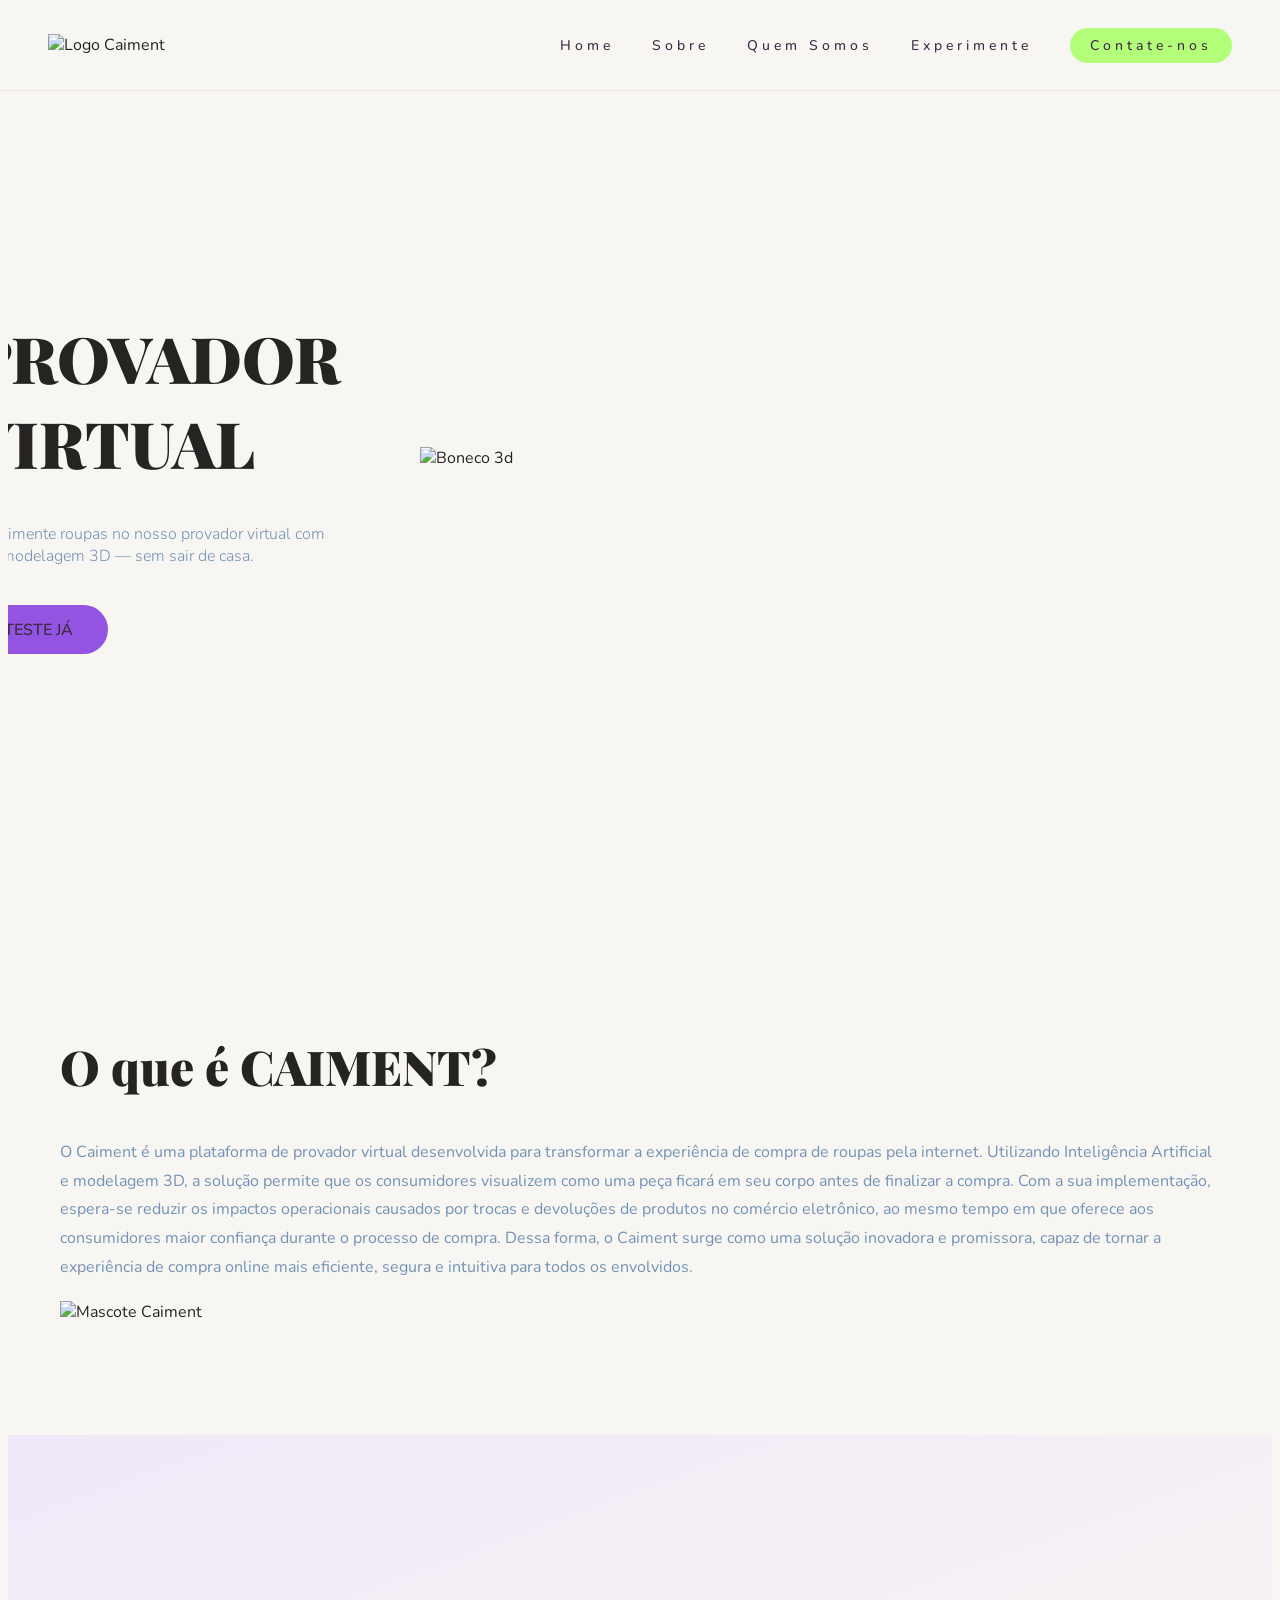
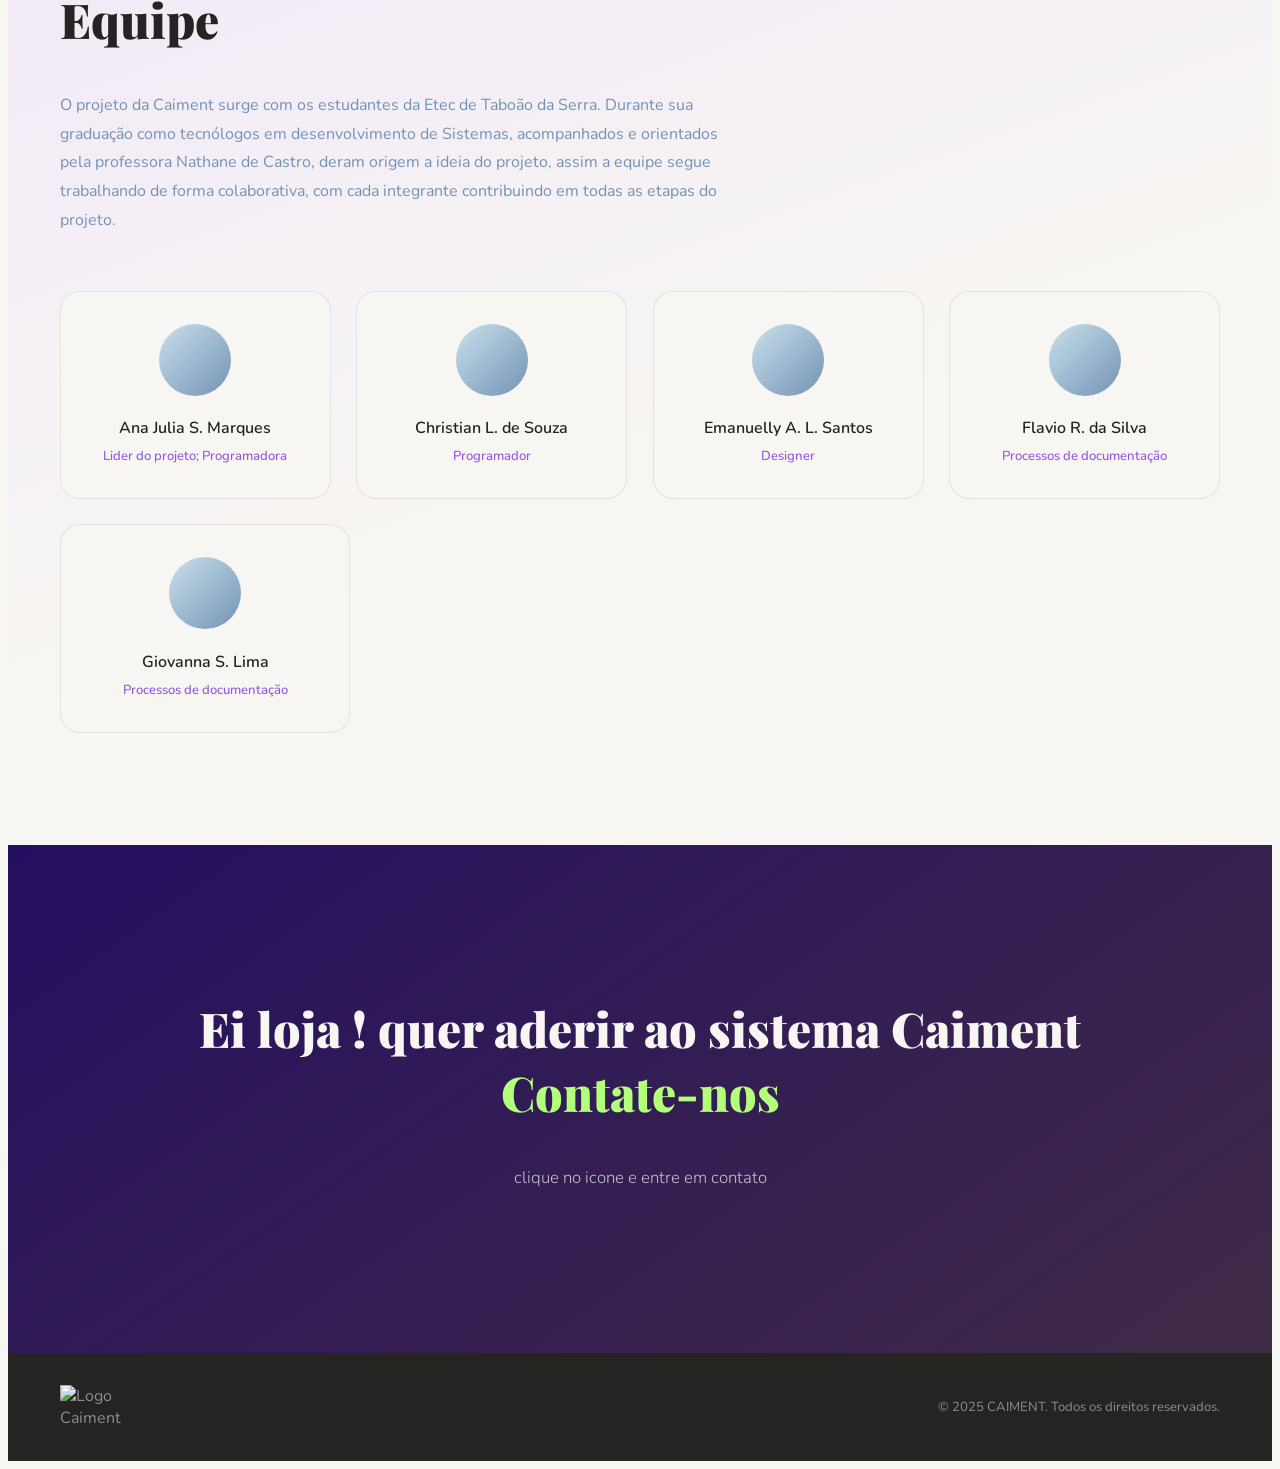
==== commit 8110c2da: "Update index.html" ====
--- a/files (1)/index.html
+++ b/files (1)/index.html
@@ -26,57 +26,66 @@
       <span></span><span></span><span></span>
     </button>
   </nav>
- 
+
 
   <section class="hero" id="home">
     <div class="hero-content">
       <div class="hero-text">
-        <span class="hero-label">O futuro da moda chegou</span>
-        <h1 class="hero-title">PROVADOR<br><span>VIRTUAL</span></h1>
-        <p class="hero-sub">Experimente roupas no nosso provador virtual com IA e modelagem 3D — sem sair de casa.</p>
-        <a href="#cadastro" class="btn-primary">TESTE JÁ</a>
+        <div class="hero-boneco">
+          <img src="boneco.png" alt="Boneco 3d">
+        </div>
+
+        <div class="hero-content-text">
+          <h1 class="hero-title">
+            PROVADOR<br>
+            <span>VIRTUAL</span>
+          </h1>
+          <p class="hero-sub">
+            Experimente roupas no nosso provador virtual com IA e modelagem 3D — sem sair de casa.
+          </p>
+          <a href="#cadastro" class="butto">TESTE JÁ</a>
+        </div>
       </div>
+  
     </div>
   </section>
   
 
   <section class="section sobre" id="sobre">
     <div class="container">
-      <div class="section-tag">O Projeto</div> <!--section-tag: definor o formato, mini tag que é menor do que o titulo,-->
-      <h2 class="section-title">O que é oCAIMENT?</h2>
+      <h2 class="section-title">O que é CAIMENT?</h2>
       <div class="sobre-text">
         <p>
-          O Caiment é uma plataforma de provador virtual desenvolvida para transformar a experiência de compra de roupas pela internet. Utilizando Inteligência Artificial e modelagem 3D, a solução permite que os consumidores visualizem como uma peça ficará em seu corpo antes de finalizar a compra.
-        </p> <!--achatar o texto e dimencionar a imagem do lado-->
-        <img src="imagens/foto.jpg" alt="Mascote Caiment">
-        <!--robo a gih vai mandar a imagem-->
+          O Caiment é uma plataforma de provador virtual desenvolvida para transformar
+          a experiência de compra de roupas pela internet. Utilizando Inteligência 
+          Artificial e modelagem 3D, a solução permite que os consumidores visualizem
+          como uma peça ficará em seu corpo antes de finalizar a compra.
+          Com a sua implementação, espera-se reduzir os impactos operacionais causados
+          por trocas e devoluções de produtos no comércio eletrônico, ao mesmo tempo em
+          que oferece aos consumidores maior confiança durante o processo de compra.
+          Dessa forma, o Caiment surge como uma solução inovadora e promissora, capaz
+           de tornar a experiência de compra online mais eficiente, segura e intuitiva
+            para todos os envolvidos.
+        </p> 
+        <img src="mascote.png" alt="Mascote Caiment" class="mascote-img">
       </div>
     </div>
   </section>
-  <!--Sobre o projeto-->
-  <!--Sobre nos-->
+  
   <section class="section quem-somos" id="quem-somos">
     <div class="container">
-      <div class="section-tag accent-green">Nossa Equipe</div>
-      <h2 class="section-title">Quem<span>Somos Nós?</span></h2>
+      <h2 class="section-title">Equipe</h2>
       <div class="quem-intro">
         <p>
-          Apresente aqui quem são os criadores do CAIMENT. Fale sobre a equipe, suas origens, formações e o que os une em torno desse projeto.
+          O projeto da Caiment surge com os estudantes da Etec de Taboão da Serra. Durante sua graduação como tecnólogos em
+          desenvolvimento de Sistemas, acompanhados e orientados pela professora Nathane de Castro, deram origem a ideia do
+          projeto, assim a equipe segue trabalhando de forma colaborativa, com cada integrante contribuindo em todas as etapas do projeto.
         </p>
       </div>
  
       <div class="team-grid">
-        <div class="team-card"> <!--team-card {
-  flex: 1;
-  min-width: 180px;
-  max-width: 240px;
-  background: var(--white);
-  border-radius: 20px;
-  padding: 2rem 1.5rem;
-  text-align: center;
-  border: 1.5px solid rgba(64, 43, 71, 0.10);
-  transition: all 0.25s;-->
-          <div class="team-avatar"></div> <!--coloque o "class="team-avatar" como redondo e a imagem como backgrond, ou como <img src="imag. . . -->
+        <div class="team-card">
+          <div class="team-avatar"></div> 
           <h4>Ana Julia S. Marques</h4>
           <span>Lider do projeto; Programadora</span>
         </div>
@@ -93,12 +102,12 @@
         <div class="team-card">
           <div class="team-avatar"></div>
           <h4>Flavio R. da Silva </h4>
-          <span>Processos de documentalção</span>
+          <span>Processos de documentação</span>
         </div>
         <div class="team-card">
           <div class="team-avatar"></div>
           <h4>Giovanna S. Lima </h4>
-          <span>Processos de documentalção</span>
+          <span>Processos de documentação</span>
         </div>
       </div>
     </div>
@@ -108,24 +117,25 @@
   <section class="experimentar" id="teste">
   </section>
   <!--experimente teste-->
+
   <!--Contato com a equipe-->
   <section class="section cadastro" id="cadastro">
     <div class="container cadastro-inner">
-      <h2 class="section-title">Eii loja ! quer aderir ao sistema Caiment<br><span>Contate-nos</span></h2>
+      <h2 class="section-title">Ei loja ! quer aderir ao sistema Caiment<br><span>Contate-nos</span></h2>
       <p class="cadastro-sub">
        clique no icone e entre em contato
       </p>
     </div>
   </section>
   <!--Contato com a equipe-->
-  <!--footer-->
-   <footer class="footer">
+
+  <footer class="footer">
     <div class="container footer-inner">
-      <span class="footer-logo">CAIMENT</span>
+      <img src="caimentimg.png" alt="Logo Caiment" class="footer-img">
+  
       <p>© 2025 CAIMENT. Todos os direitos reservados.</p>
     </div>
   </footer>
-  <!--footer-->
  
   <script src="script.js"></script>
 </body>
--- a/files (1)/style.css
+++ b/files (1)/style.css
@@ -1,7 +1,6 @@
 @import url('https://fonts.googleapis.com/css2?family=Playfair+Display:wght@700;900&family=DM+Sans:wght@300;400;500&display=swap');
 @import url('https://fonts.googleapis.com/css2?family=Nunito:wght@300;400;500;600;700;800;900&family=Playfair+Display:wght@700;900&display=swap');
-*, *::before, *::after { box-sizing: border-box; margin: 0; padding: 0; }
- 
+
 :root {
   --dark:       #262423;
   --plum:       #402b47;
@@ -34,15 +33,15 @@
   padding: 0 2rem;
 }
 .navbar {
-    position: fixed;
-    inset: 0 0 auto 0;
-    z-index: 100;
-    display: flex;
-    align-items: center;
-    justify-content: space-between;
-    padding: 18px 48px;
-    background: rgb(248 246 242 / 85%);
-    border-bottom: 1px solid rgb(64 43 71 / 8%);
+  position: fixed;
+  inset: 0 0 auto 0;
+  z-index: 100;
+  display: flex;
+  align-items: center;
+  justify-content: space-between;
+  padding: 18px 48px;
+  background: rgb(248, 246, 242);
+  border-bottom: 1px solid rgb(64 43 71 / 8%);
 }
  
 .navbar.scrolled { box-shadow: 0 4px 24px rgba(37, 15, 97, 0.10); }
@@ -83,6 +82,8 @@
 .nav-cta:hover {
   background: var(--navy); }
  
+
+   
 .button22 {
     display: none;
     flex-direction: column;
@@ -99,12 +100,17 @@
     background: var(--plum);
     border-radius: 2px;
 }
+.mascote-img {
+  width: 250px;
+  height: auto;
+  display: block;
+}
 
 .hero {
-    min-height: 100vh;
+    min-height: 80vh;
     display: flex;
     align-items: center;
-    padding: 100px 48px 64px;
+    padding: 90px 40px 64px;
     position: relative;
     overflow: hidden;
     background: var(--white);
@@ -119,22 +125,14 @@
     width: 100%;
     margin: auto;
 }
-  
 .hero-text {
-    flex: 1;
-    width: 520px;
-}
-  
-.hero-label {
-    font-family: var(--font-body);
-    display: inline-block;
-    font-size: 12.5px;
-    font-weight: 500;
-    background: rgba(146, 84, 225, 0.1);
-    padding: 6px 14px;
-    border-radius: 50px;
-    margin-bottom: 22px;
-  }
+  width: 100%;
+  display: flex;
+  align-items: center;
+  justify-content: space-between;
+  gap: 80px;
+  flex-direction: row-reverse; /* Inverte a ordem: imagem na esquerda, texto na direita */
+}
   
 .hero-title {
     font-family: var(--font-display);
@@ -142,51 +140,50 @@
     font-weight: 900;
     color: var(--dark);
     margin-bottom: 22px;
-  }
-  
-  
+}
+
+.hero-content-text {
+  max-width: 520px;
+  flex: 1;
+  display: flex;
+  flex-direction: column; /* Alinha o título, subtítulo e botão um embaixo do outro */
+  align-items: flex-start; /* Alinha os textos à esquerda do bloco deles */
+  justify-content: center;
+}
+.hero-boneco {
+  display: flex;
+  align-items: center;
+  justify-content: center;
+}
+
+.hero-boneco img {
+  width: 800px;
+  height: auto;
+  transform-origin: bottom center;
+}
 .hero-sub {
-    font-size: 16px;
-    font-weight: 300;
-    color: var(--slate);
-    margin-bottom: 38px;
-    max-width: 400px;
-}
- 
-.btn-primary {
+  font-size: 16px;
+  font-weight: 300;
+  color: var(--slate);
+  margin-bottom: 38px;
+  max-width: 400px;
+}
+ 
+.butto {
   display: inline-flex;
   align-items: center;
-  gap: 0.5rem;
-  background: rgba(146, 84, 225, 0.18);
+  background: #9254e1;
   color: var(--plum);
   font-weight: 600;
   font-size: 1rem;
   padding: 0.85rem 2.2rem;
   border-radius: 50px;
 }
-/* ── SECTIONS BASE ── */
+
 .section {
-  padding: 7rem 0;
-}
- 
-.section-tag {
-  display: inline-block;
-  font-size: 0.75rem;
-  font-weight: 600;
-  letter-spacing: 0.16em;
-  text-transform: uppercase;
-  color: var(--violet);
-  background: rgba(146, 84, 225, 0.1);
-  padding: 0.3rem 0.9rem;
-  border-radius: 50px;
-  margin-bottom: 1rem;
-}
- 
-.section-tag.accent-green {
-  color: #3a7a00;
-  background: rgba(179, 255, 121, 0.25);
-}
- 
+  padding: 112px 0;
+}
+
 .section-tag.accent-purple {
   color: var(--navy);
   background: rgba(37, 15, 97, 0.1);
@@ -196,14 +193,10 @@
   font-family: var(--font-display);
   font-size: clamp(2rem, 4vw, 3rem);
   font-weight: 900;
-  color: var(--dark);
+  color: var(--navi);
   margin-bottom: 2.5rem;
-  line-height: 1.1;
-}
- 
-.section-title span { color: var(--violet); }
- 
-/* ── SOBRE ── */
+}
+ 
 .sobre { background: var(--white); }
  
 .sobre-grid {
@@ -226,43 +219,7 @@
   gap: 1.2rem;
 }
  
-.feature-card {
-  background: var(--white);
-  border: 1.5px solid rgba(64, 43, 71, 0.12);
-  border-radius: 16px;
-  padding: 1.4rem 1.6rem;
-  display: flex;
-  align-items: flex-start;
-  gap: 1rem;
-  transition: border-color 0.25s, transform 0.25s, box-shadow 0.25s;
-}
- 
-.feature-card:hover {
-  border-color: var(--violet);
-  transform: translateX(6px);
-  box-shadow: 4px 0 0 0 var(--violet);
-}
- 
-.card-icon {
-  font-size: 1.6rem;
-  flex-shrink: 0;
-  margin-top: 2px;
-}
- 
-.feature-card h3 {
-  font-size: 0.95rem;
-  font-weight: 600;
-  color: var(--plum);
-  margin-bottom: 0.3rem;
-}
- 
-.feature-card p {
-  font-size: 0.88rem;
-  color: var(--slate);
-  line-height: 1.6;
-  min-height: 1.2rem;
-}
- 
+
 /* ── QUEM SOMOS ── */
 .quem-somos {
   background: linear-gradient(160deg, #f0e8f8 0%, var(--white) 60%);
@@ -401,13 +358,10 @@
   gap: 1rem;
   flex-wrap: wrap;
 }
- 
-.footer-logo {
-  font-family: var(--font-display);
-  font-size: 1.3rem;
-  font-weight: 900;
-  color: var(--white);
-  letter-spacing: 0.04em;
-}
- 
+.footer-img {
+  width: 100px;
+  height: auto;
+  display: block;
+}
+
 .footer p { font-size: 0.82rem; }
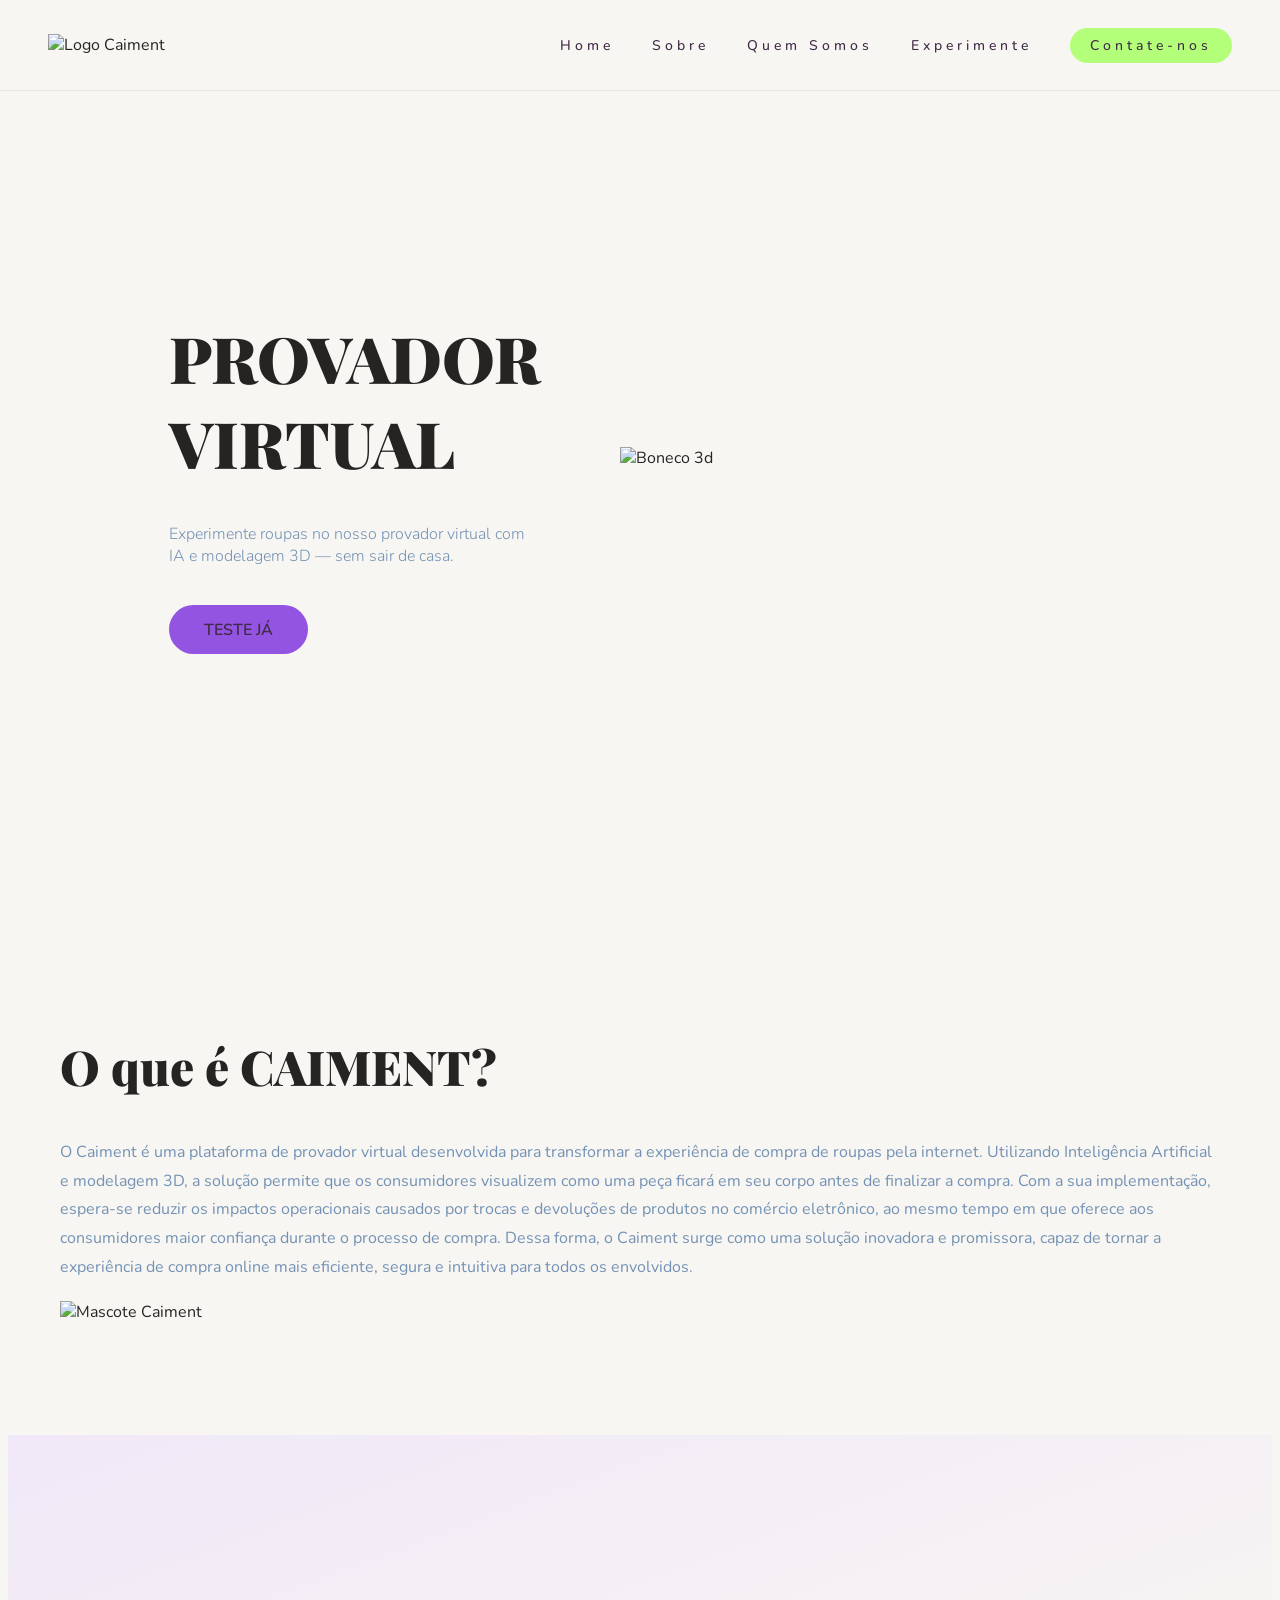
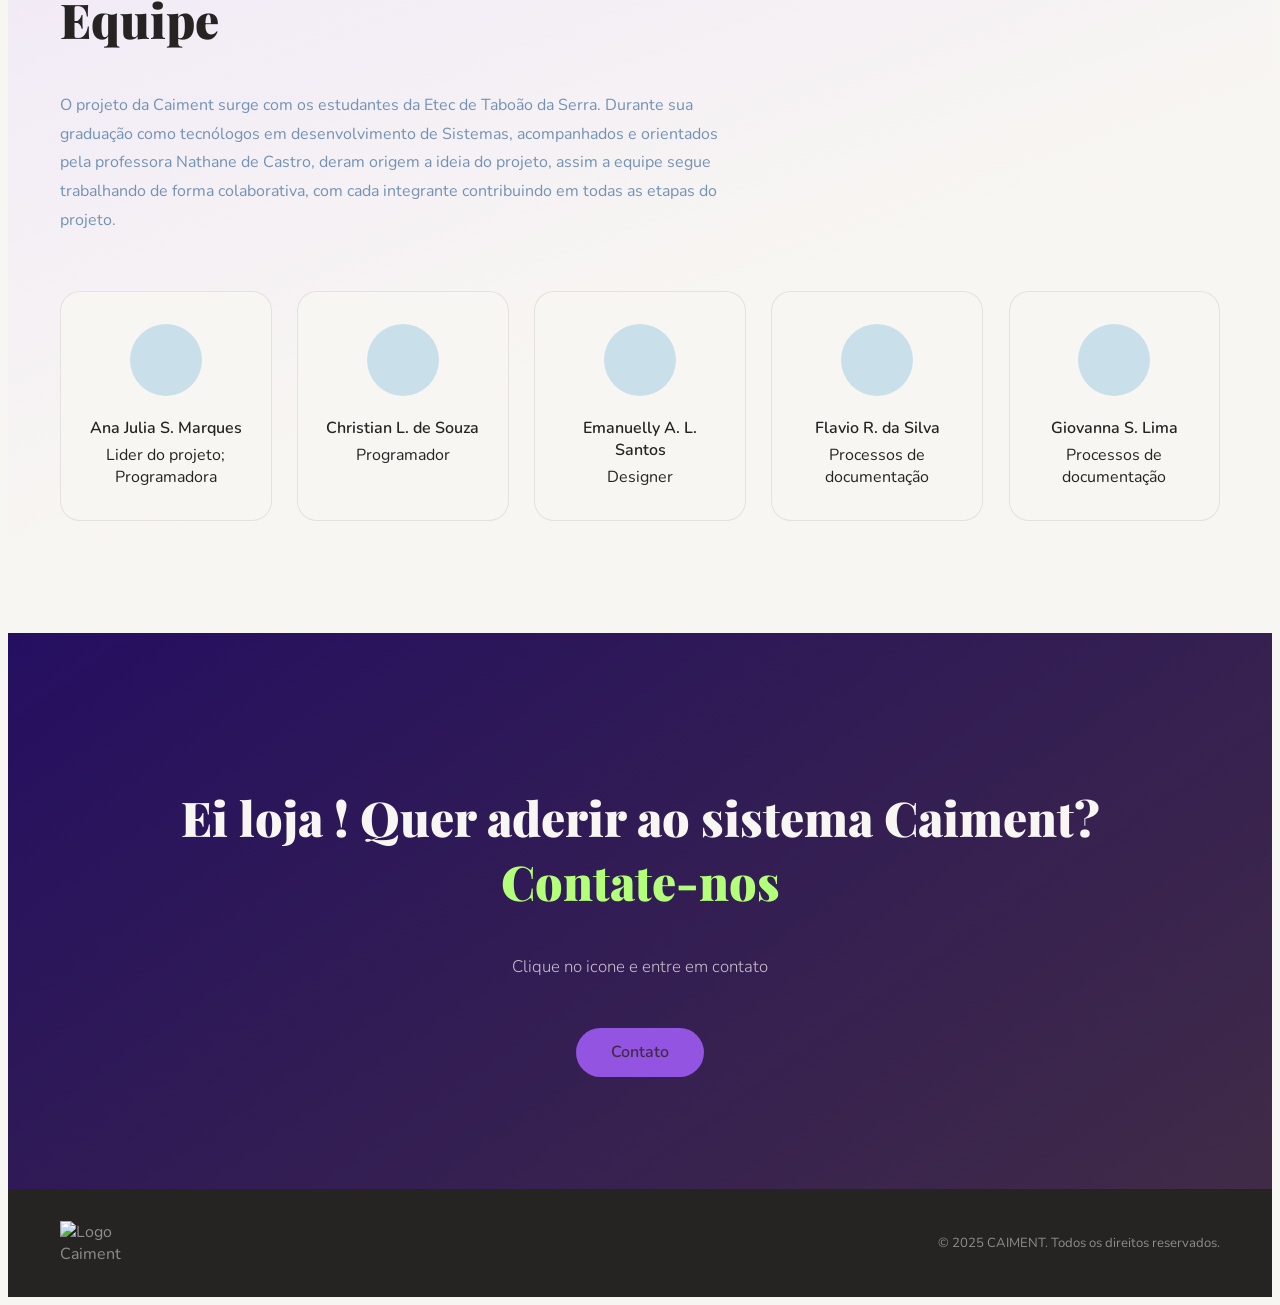
==== commit 26a432cc: "Update 3 index.html affff" ====
--- a/files (1)/index.html
+++ b/files (1)/index.html
@@ -10,7 +10,8 @@
  
 </head>
 <body>
-  <!--NAV-->
+  
+  
     <nav class="navbar" id="navbar">
     <div class="nav-logo">
             <img src="caimentimg.png" alt="Logo Caiment">
@@ -71,7 +72,7 @@
       </div>
     </div>
   </section>
-  
+
   <section class="section quem-somos" id="quem-somos">
     <div class="container">
       <h2 class="section-title">Equipe</h2>
@@ -112,22 +113,17 @@
       </div>
     </div>
   </section>
-  <!--Sobre nos-->
-  <!--experimente teste-->
-  <section class="experimentar" id="teste">
-  </section>
-  <!--experimente teste-->
-
-  <!--Contato com a equipe-->
+  
   <section class="section cadastro" id="cadastro">
     <div class="container cadastro-inner">
-      <h2 class="section-title">Ei loja ! quer aderir ao sistema Caiment<br><span>Contate-nos</span></h2>
+      <h2 class="section-title">Ei loja ! Quer aderir ao sistema Caiment?<br><span>Contate-nos</span></h2>
       <p class="cadastro-sub">
-       clique no icone e entre em contato
+       Clique no icone e entre em contato
       </p>
+      <a href="#cadastro" class="butto">Contato</a>
     </div>
   </section>
-  <!--Contato com a equipe-->
+ 
 
   <footer class="footer">
     <div class="container footer-inner">
--- a/files (1)/style.css
+++ b/files (1)/style.css
@@ -82,8 +82,6 @@
 .nav-cta:hover {
   background: var(--navy); }
  
-
-   
 .button22 {
     display: none;
     flex-direction: column;
@@ -97,7 +95,7 @@
 .button22 span {
     width: 24px;
     height: 2px;
-    background: var(--plum);
+    background: var(--white);
     border-radius: 2px;
 }
 .mascote-img {
@@ -131,7 +129,8 @@
   align-items: center;
   justify-content: space-between;
   gap: 80px;
-  flex-direction: row-reverse; /* Inverte a ordem: imagem na esquerda, texto na direita */
+  flex-direction: row-reverse;
+  margin-left: 200px;
 }
   
 .hero-title {
@@ -140,6 +139,7 @@
     font-weight: 900;
     color: var(--dark);
     margin-bottom: 22px;
+
 }
 
 .hero-content-text {
@@ -220,7 +220,6 @@
 }
  
 
-/* ── QUEM SOMOS ── */
 .quem-somos {
   background: linear-gradient(160deg, #f0e8f8 0%, var(--white) 60%);
 }
@@ -229,73 +228,63 @@
   max-width: 680px;
   margin-bottom: 3.5rem;
 }
- 
+
 .quem-intro p {
-  font-size: 1rem;
-  line-height: 1.8;
+  font-size: 16px;
+  line-height: 28.8px;
   color: var(--slate);
-  margin-bottom: 1rem;
-}
- 
+  margin-bottom: 16px;
+}
+
 .team-grid {
   display: flex;
-  gap: 1.6rem;
+  gap: 25.6px;
   flex-wrap: wrap;
 }
- 
+
 .team-card {
   flex: 1;
-  min-width: 180px;
-  max-width: 240px;
+  min-width: 140px;
+  max-width: 200px;
   background: var(--white);
   border-radius: 20px;
-  padding: 2rem 1.5rem;
+  padding: 32px 24px;
   text-align: center;
   border: 1.5px solid rgba(64, 43, 71, 0.10);
-  transition: all 0.25s;
 }
  
 .team-card:hover {
-  transform: translateY(-6px);
   box-shadow: 0 16px 40px rgba(64, 43, 71, 0.12);
   border-color: var(--violet);
 }
- 
+
 .team-avatar {
   width: 72px;
   height: 72px;
   border-radius: 50%;
-  background: linear-gradient(135deg, var(--ice), var(--slate));
-  margin: 0 auto 1rem;
+  background: var(--ice);
+  margin: 0 auto 16px;
   display: flex;
   align-items: center;
   justify-content: center;
   font-family: var(--font-display);
-  font-size: 1.6rem;
+  font-size: 25.6px;
   font-weight: 700;
   color: var(--white);
 }
- 
+
 .team-card h4 {
-  font-size: 1rem;
+  font-size: 16px;
   font-weight: 600;
   color: var(--dark);
-  margin-bottom: 0.3rem;
-}
- 
-.team-card span {
-  font-size: 0.82rem;
-  color: var(--violet);
-  font-weight: 500;
-}
- 
-/* ── CADASTRO ── */
+  margin-bottom: 4.8px;
+}
+ 
 .cadastro {
   background: linear-gradient(145deg, var(--navy) 0%, var(--plum) 100%);
   color: var(--white);
   text-align: center;
   position: relative;
-  overflow: hidden;
 }
  
 .cadastro .sparkle { color: var(--lime); }
@@ -307,43 +296,16 @@
  
 .cadastro .section-title { color: var(--white); }
 .cadastro .section-title span { color: var(--lime); }
- 
+
 .cadastro-sub {
-  font-size: 1.05rem;
+  font-size: 16.8px;
   font-weight: 300;
-  line-height: 1.7;
+  line-height: 27.2px;
   color: rgba(248, 246, 242, 0.75);
   max-width: 540px;
-  margin: 0 auto 3rem;
-}
- 
-.btn-cta-grande {
-  display: inline-flex;
-  align-items: center;
-  gap: 0.8rem;
-  background: var(--lime);
-  color: var(--dark);
-  font-size: 1.1rem;
-  font-weight: 700;
-  padding: 1rem 2.6rem;
-  border-radius: 50px;
-  letter-spacing: 0.02em;
-  transition: all 0.25s;
-  box-shadow: 0 8px 30px rgba(179, 255, 121, 0.35);
-}
- 
-.btn-cta-grande:hover {
-  transform: translateY(-3px) scale(1.03);
-  box-shadow: 0 14px 40px rgba(179, 255, 121, 0.5);
-}
- 
-.cadastro-note {
-  margin-top: 1.4rem;
-  font-size: 0.82rem;
-  color: rgba(248, 246, 242, 0.5);
-  letter-spacing: 0.06em;
-}
- 
+  margin: 0 auto 48px;
+}
+
 /* ── FOOTER ── */
 .footer {
   background: var(--dark);
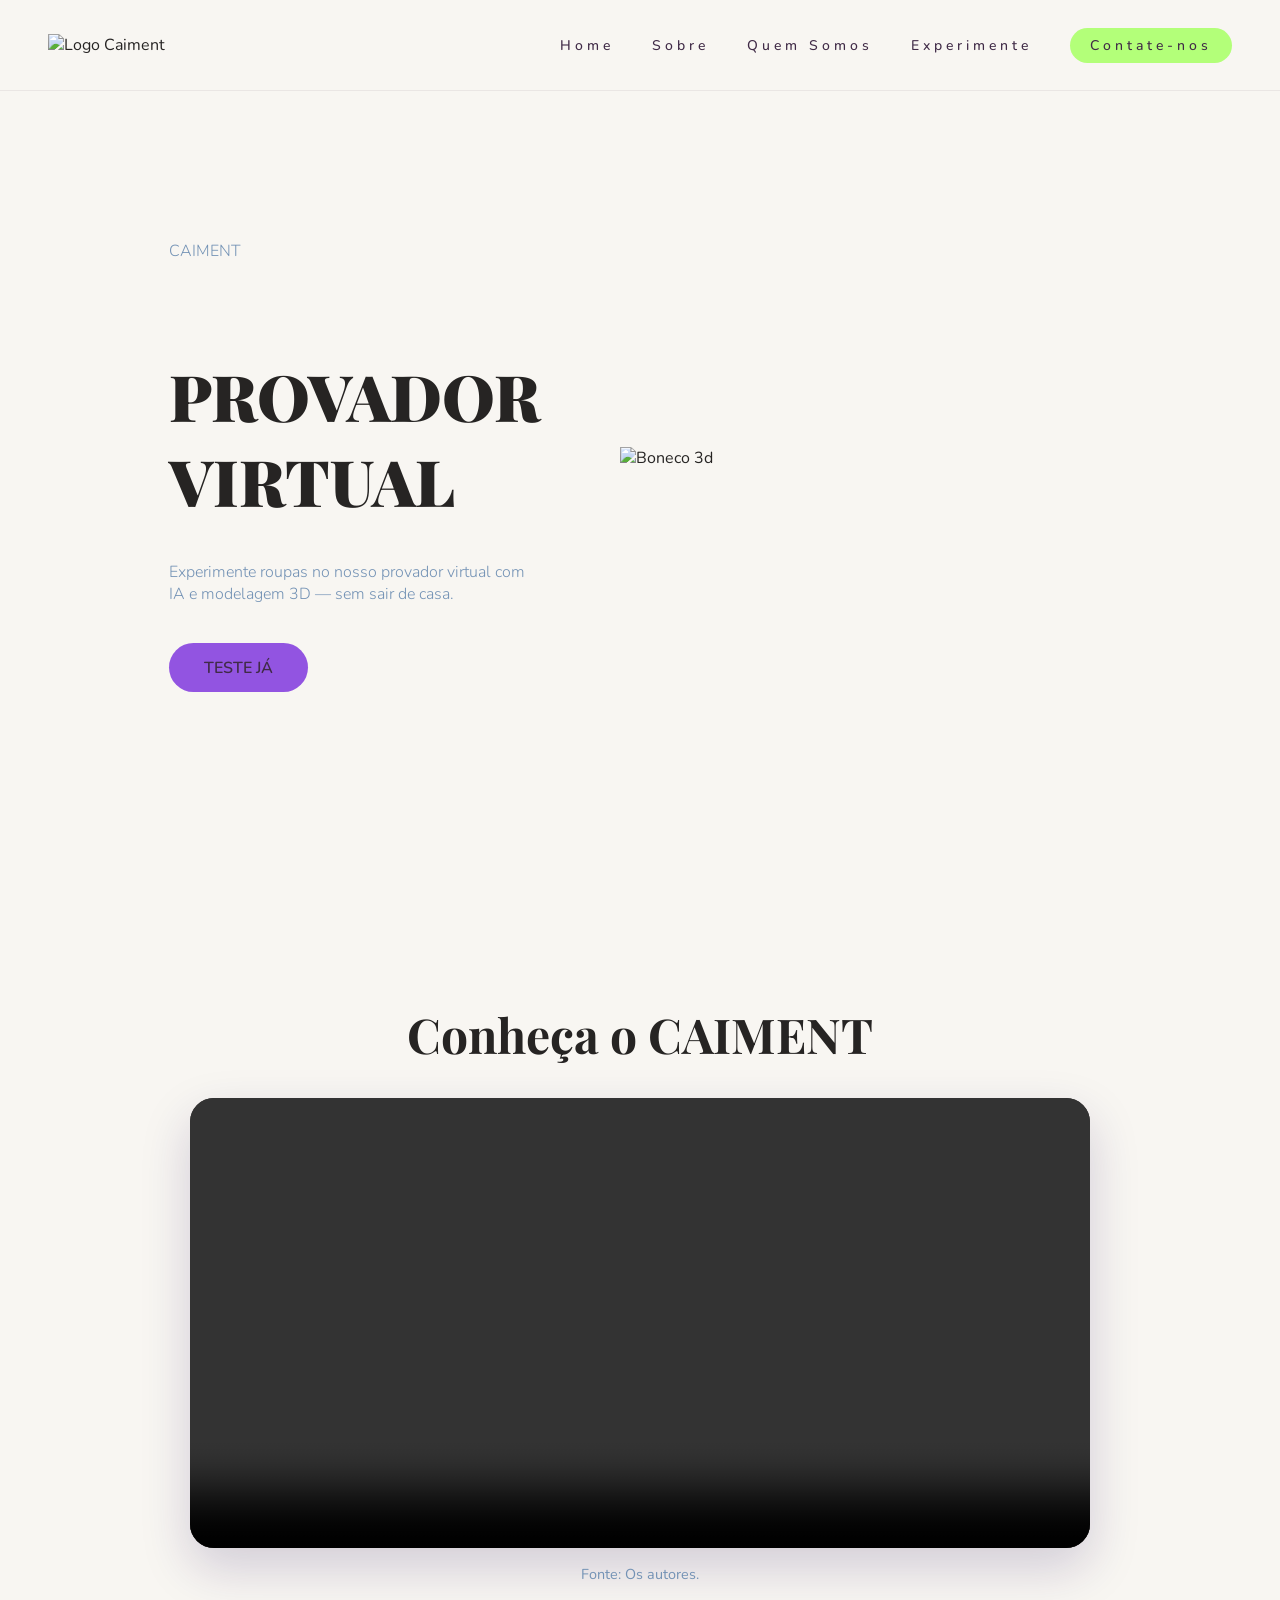
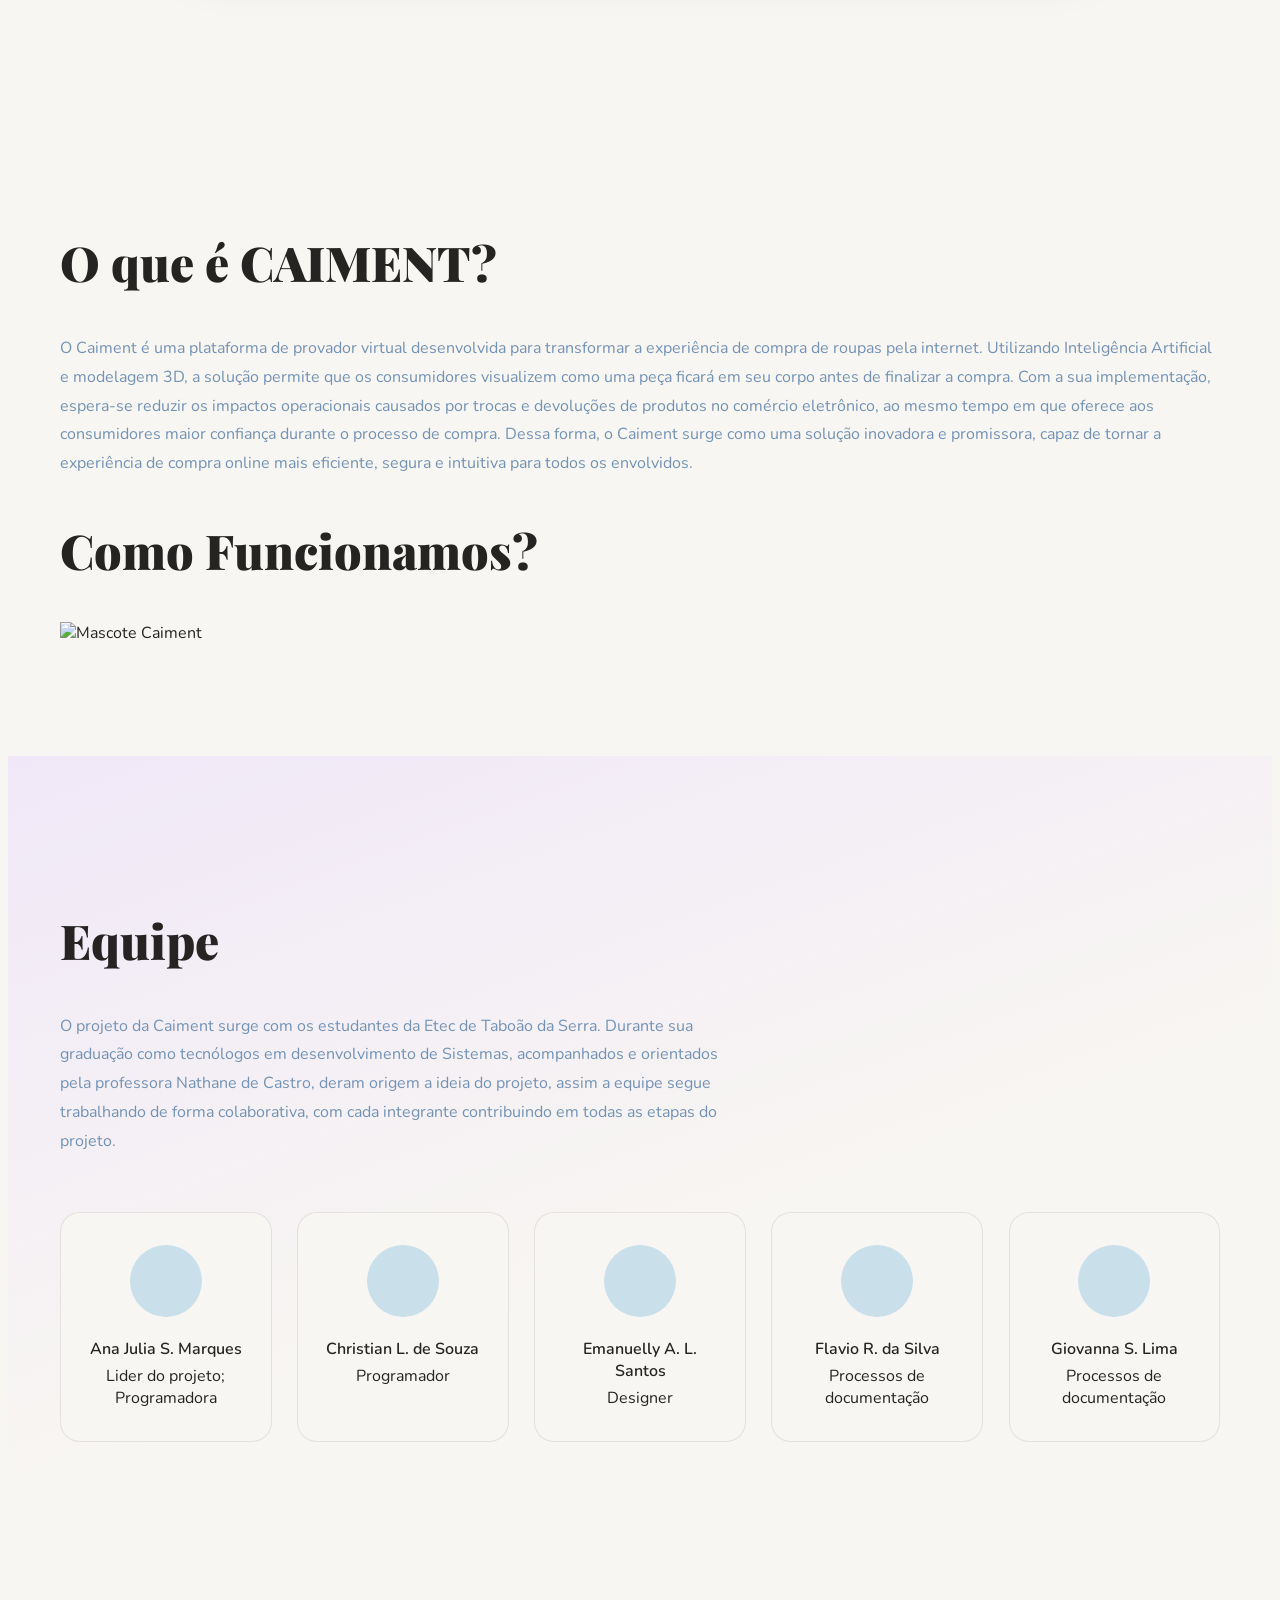
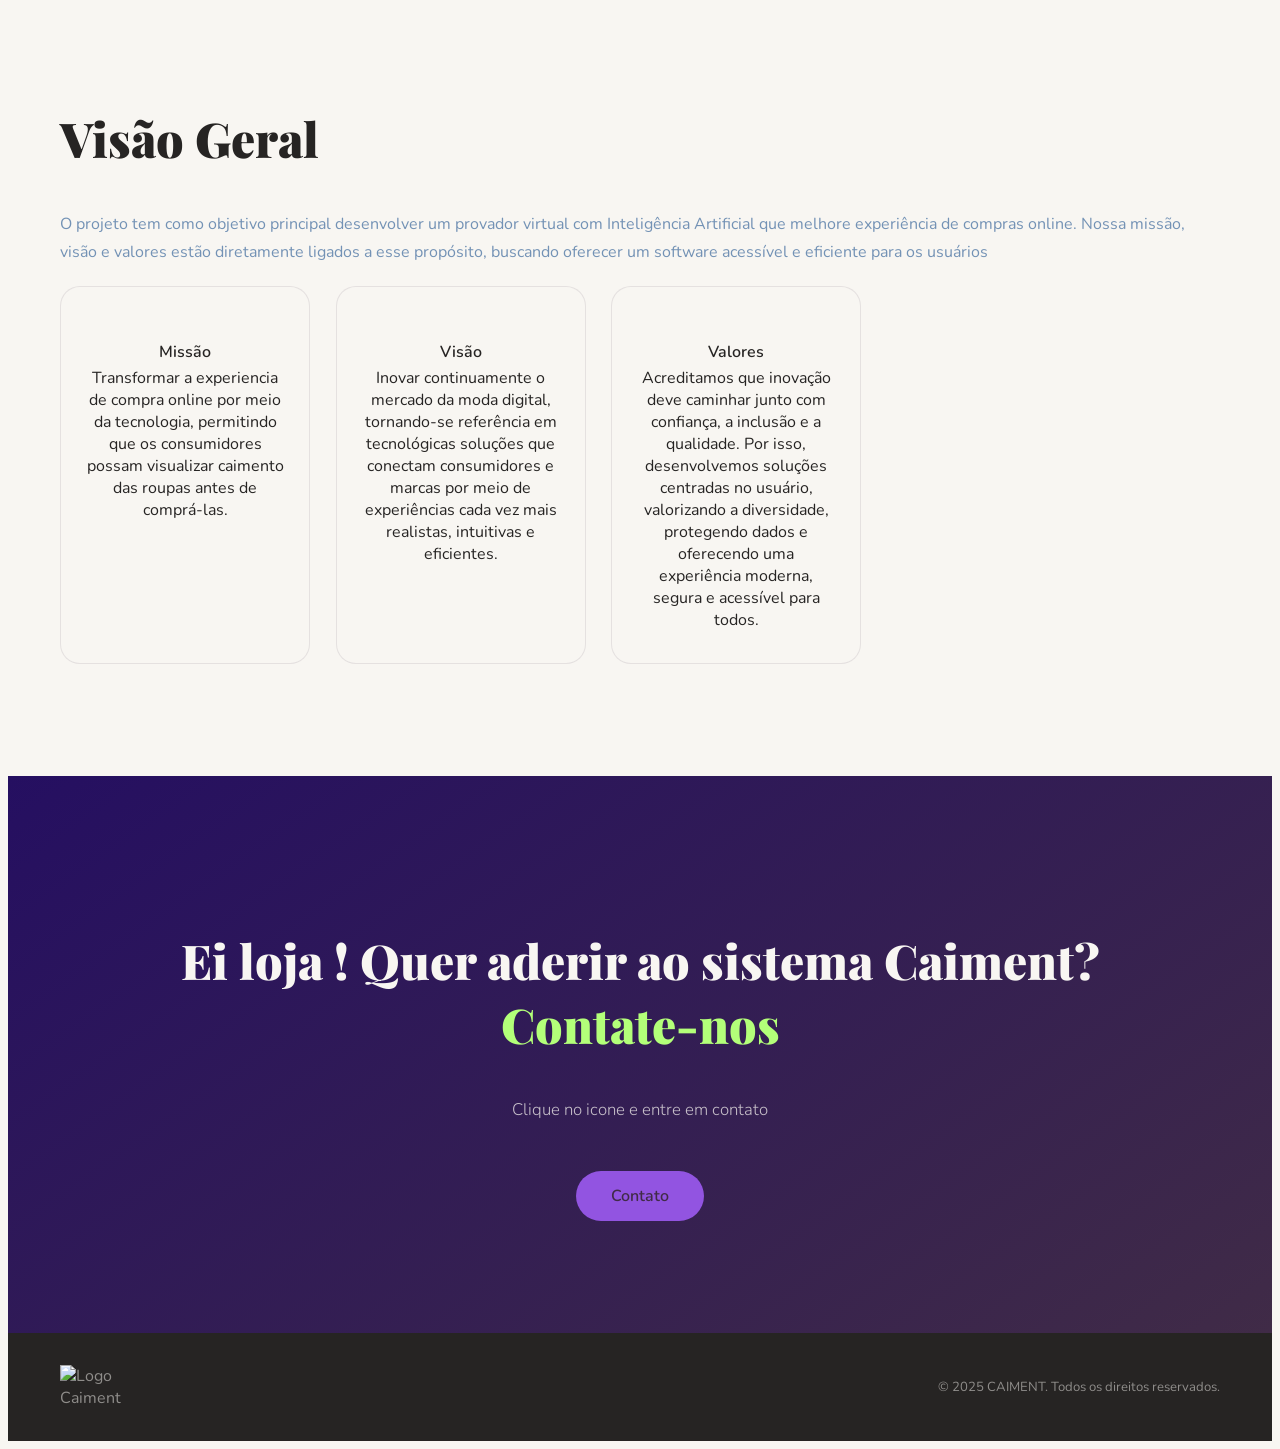
==== commit ddb325e6: "Update 2 index.html mais um" ====
--- a/files (1)/index.html
+++ b/files (1)/index.html
@@ -37,6 +37,9 @@
         </div>
 
         <div class="hero-content-text">
+            <p class="hero-sub">
+                CAIMENT 
+              </p>
           <h1 class="hero-title">
             PROVADOR<br>
             <span>VIRTUAL</span>
@@ -68,7 +71,8 @@
            de tornar a experiência de compra online mais eficiente, segura e intuitiva
             para todos os envolvidos.
         </p> 
-        <img src="mascote.png" alt="Mascote Caiment" class="mascote-img">
+        <h2 class="section-title">Como Funcionamos?</h2>
+        <img src="telas.png" alt="Mascote Caiment" class="mascote-img">
       </div>
     </div>
   </section>
@@ -113,6 +117,39 @@
       </div>
     </div>
   </section>
+
+  <section class="section sobre" id="sobre">
+    <div class="container">
+        <h2 class="section-title"> Visão Geral</h2>
+        <div class="sobre-text">
+         <p>
+        O projeto tem como objetivo principal desenvolver um provador virtual com Inteligência Artificial
+        que melhore experiência de compras online. Nossa missão, visão e valores estão diretamente ligados
+        a esse propósito, buscando oferecer um software acessível e eficiente para os usuários
+        </p> 
+    </div>
+    <div class="team-grid">
+            <div class="team-card">
+              <h4>Missão</h4>
+              <span>Transformar a experiencia de compra online por meio da tecnologia, permitindo que os
+                 consumidores possam visualizar caimento das roupas antes de comprá-las.</span>
+            </div>
+            <div class="team-card">
+                <h4>Visão</h4>
+                <span>Inovar continuamente o mercado da moda digital, tornando-se referência em
+                tecnológicas soluções que conectam consumidores e marcas por meio de experiências 
+                cada vez mais realistas, intuitivas e eficientes.</span>
+            </div>
+            <div class="team-card">
+                <h4>Valores</h4>
+                <span>Acreditamos que inovação deve caminhar junto com confiança, a inclusão e a qualidade.
+                    Por isso, desenvolvemos soluções centradas no usuário, valorizando a diversidade,
+                    protegendo dados e oferecendo uma experiência moderna, segura e acessível para todos.</span>
+            </div>
+        
+        </div>
+    </div>
+  </section>
   
   <section class="section cadastro" id="cadastro">
     <div class="container cadastro-inner">
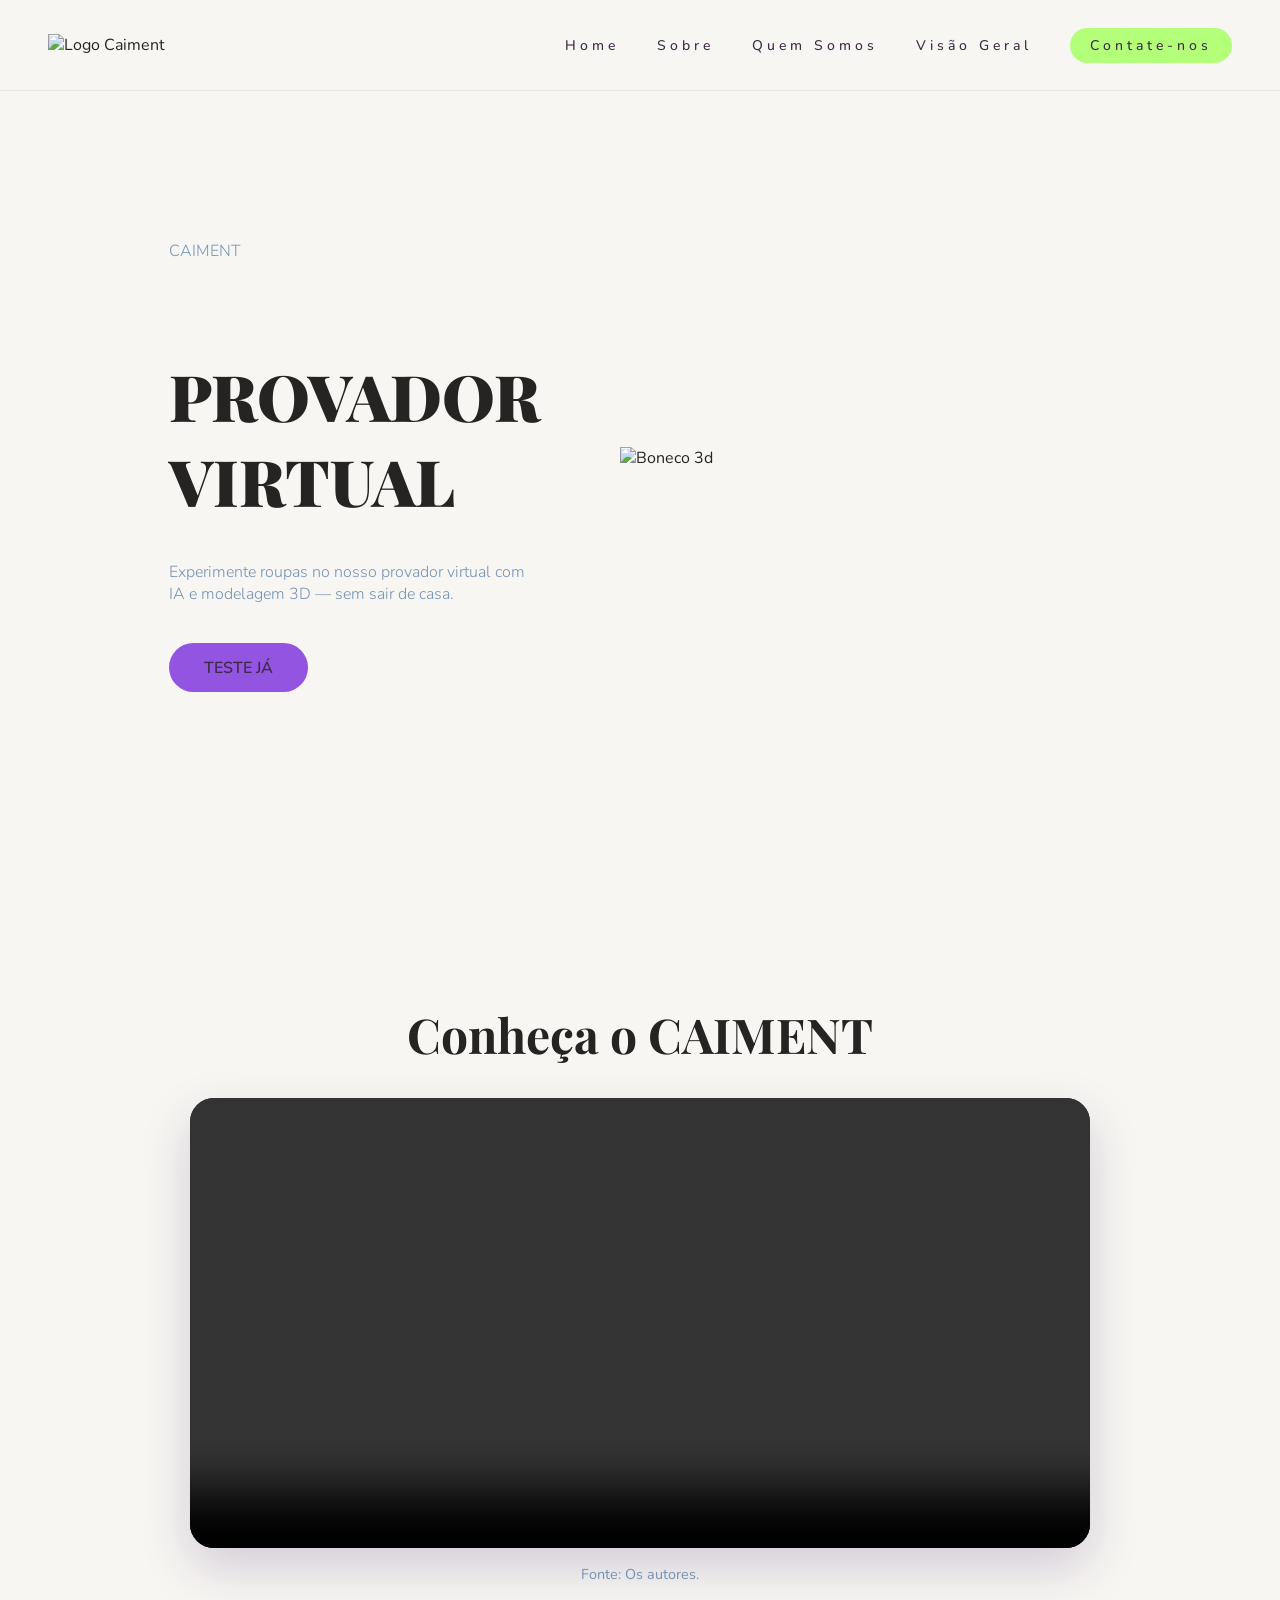
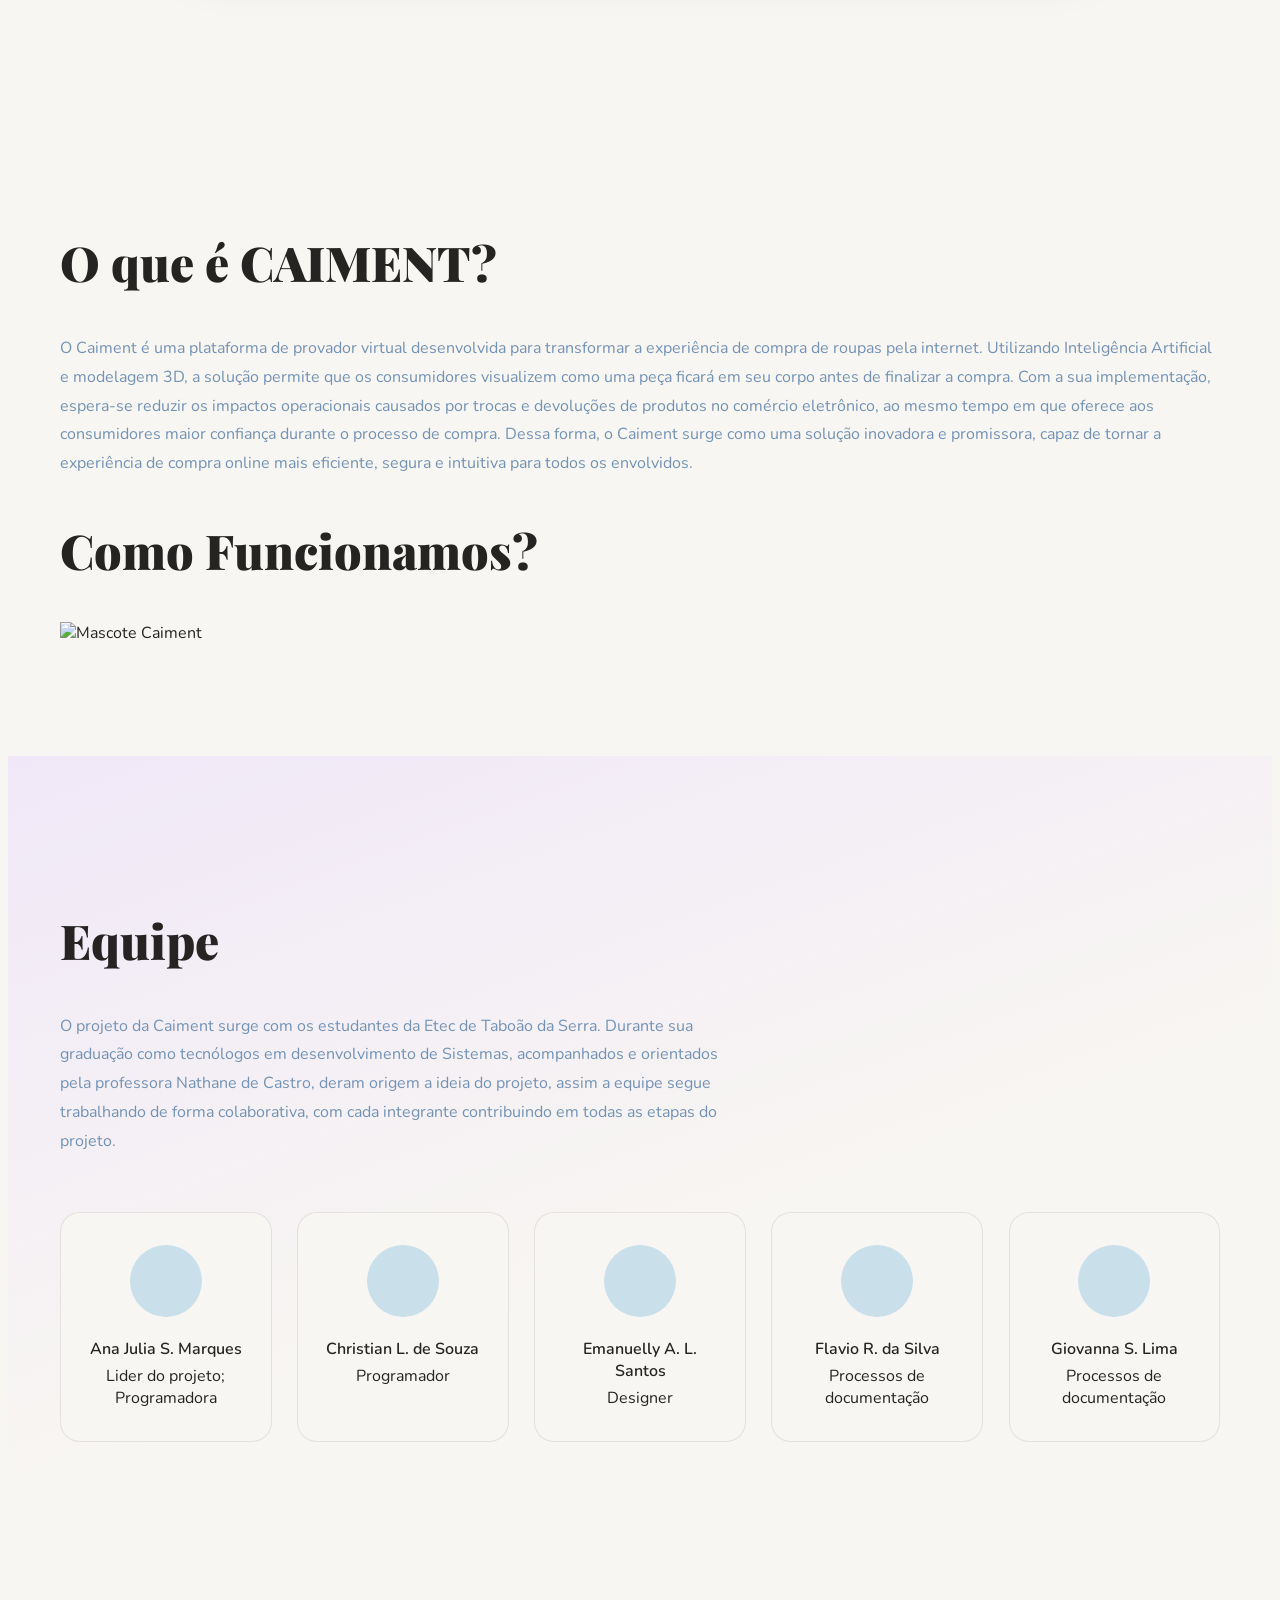
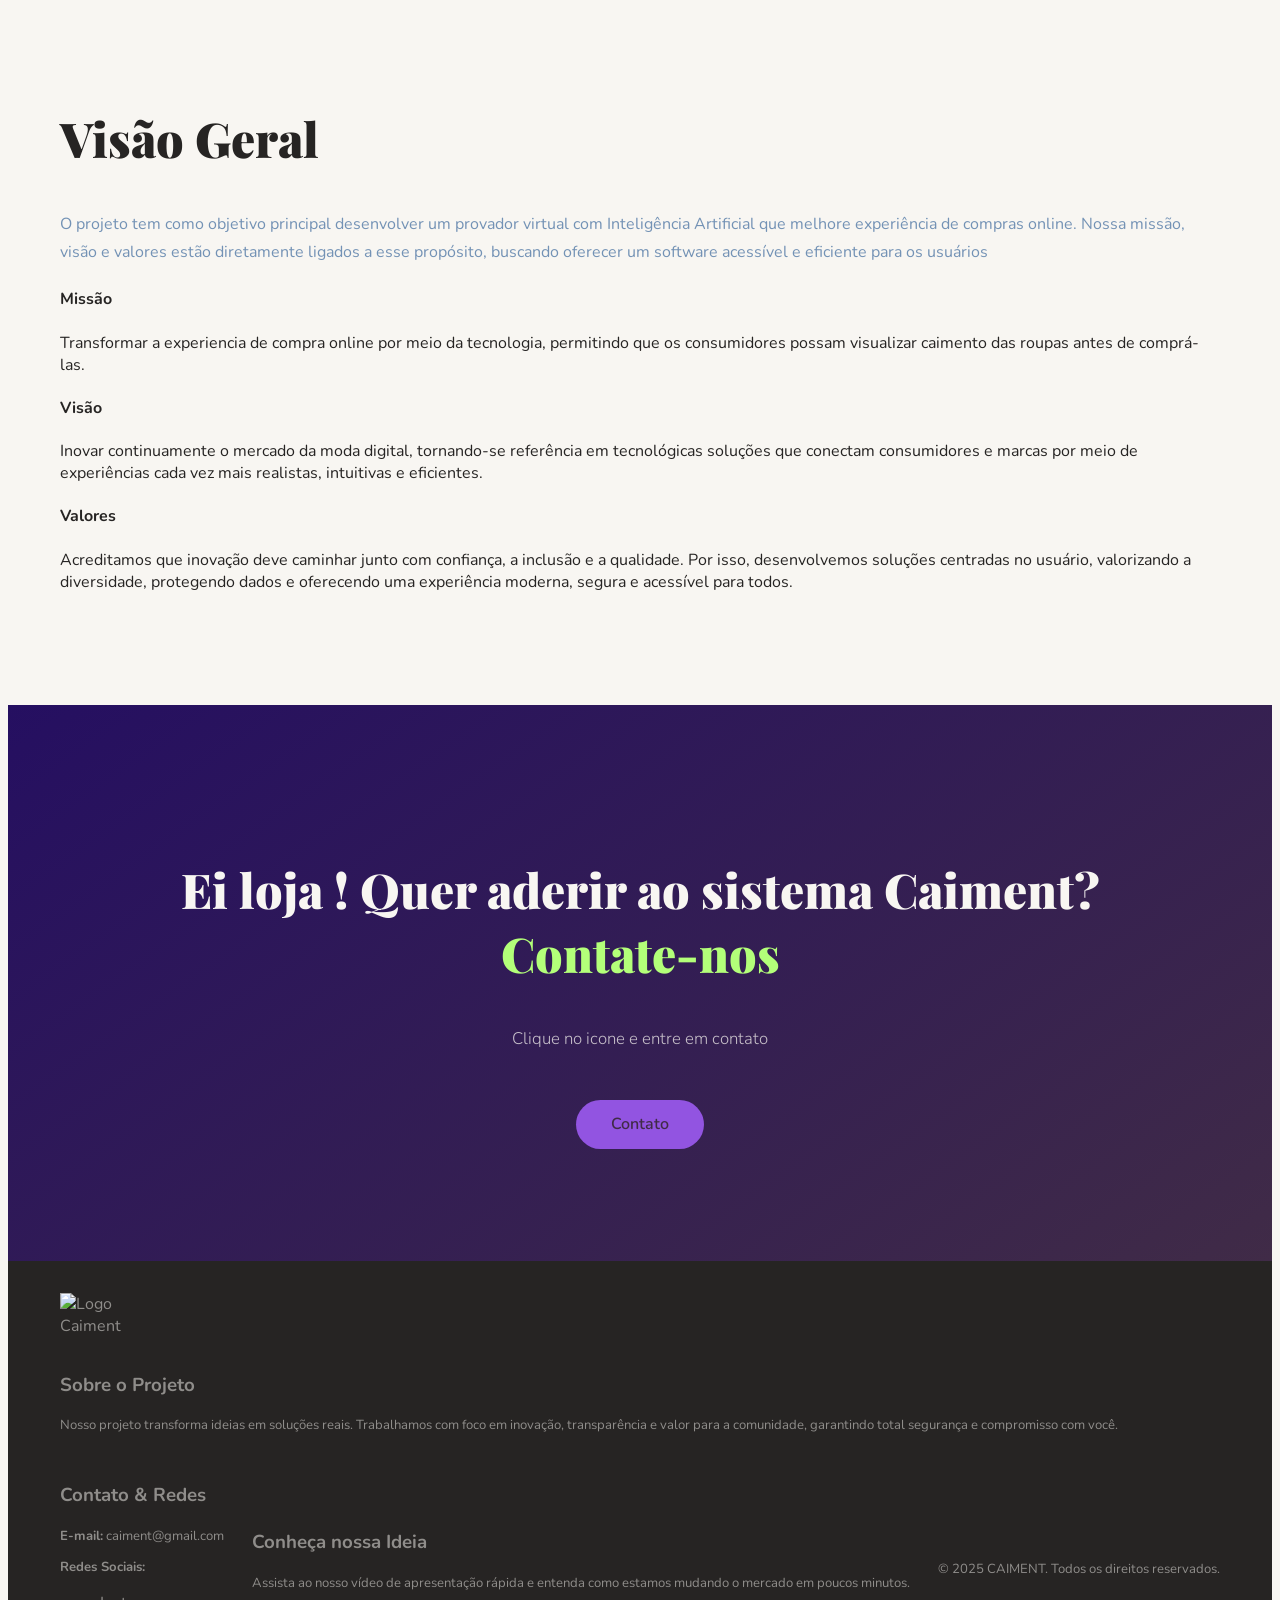
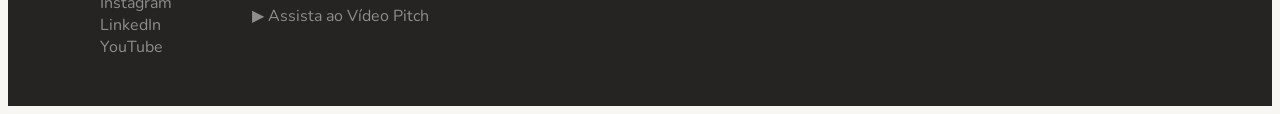
==== commit 7fa11782: "Update index.html" ====
--- a/files (1)/index.html
+++ b/files (1)/index.html
@@ -20,7 +20,7 @@
       <li><a href="#home">Home</a></li>
       <li><a href="#sobre">Sobre</a></li>
       <li><a href="#quem-somos">Quem Somos</a></li>
-      <li><a href="#teste">Experimente</a></li>
+      <li><a href="#vg">Visão Geral</a></li>
       <li><a href="#cadastro" class="nav-cta">Contate-nos</a></li>
     </ul>
     <button class="button22" id="button22" aria-label="Menu">
@@ -118,7 +118,7 @@
     </div>
   </section>
 
-  <section class="section sobre" id="sobre">
+  <section class="section sobre" id="">
     <div class="container">
         <h2 class="section-title"> Visão Geral</h2>
         <div class="sobre-text">
@@ -128,20 +128,20 @@
         a esse propósito, buscando oferecer um software acessível e eficiente para os usuários
         </p> 
     </div>
-    <div class="team-grid">
-            <div class="team-card">
-              <h4>Missão</h4>
+    <div class="vmvgrid">
+            <div class="vmvcard">
+              <h4 class="titlevmv">Missão</h4>
               <span>Transformar a experiencia de compra online por meio da tecnologia, permitindo que os
                  consumidores possam visualizar caimento das roupas antes de comprá-las.</span>
             </div>
-            <div class="team-card">
-                <h4>Visão</h4>
+            <div class="vmvcard">
+                <h4 class="titlevmv">Visão</h4>
                 <span>Inovar continuamente o mercado da moda digital, tornando-se referência em
                 tecnológicas soluções que conectam consumidores e marcas por meio de experiências 
                 cada vez mais realistas, intuitivas e eficientes.</span>
             </div>
-            <div class="team-card">
-                <h4>Valores</h4>
+            <div class="vmvcard">
+                <h4 class="titlevmv">Valores</h4>
                 <span>Acreditamos que inovação deve caminhar junto com confiança, a inclusão e a qualidade.
                     Por isso, desenvolvemos soluções centradas no usuário, valorizando a diversidade,
                     protegendo dados e oferecendo uma experiência moderna, segura e acessível para todos.</span>
@@ -165,7 +165,29 @@
   <footer class="footer">
     <div class="container footer-inner">
       <img src="caimentimg.png" alt="Logo Caiment" class="footer-img">
-  
+      <div class="footer-col">
+        <h3>Sobre o Projeto</h3>
+        <p>Nosso projeto transforma ideias em soluções reais. Trabalhamos com foco em inovação,
+         transparência e valor para a comunidade, garantindo total segurança e compromisso com você.</p>
+    </div>
+    <div class="footer-col">
+        <h3>Contato & Redes</h3>
+        <p><strong>E-mail:</strong> caiment@gmail.com</p>
+        <p><strong>Redes Sociais:</strong></p>
+        <ul>
+            <li><a href="https://instagram.com" target="_blank" rel="noopener">Instagram</a></li>
+            <li><a href="https://linkedin.com" target="_blank" rel="noopener">LinkedIn</a></li>
+            <li><a href="https://youtube.com" target="_blank" rel="noopener">YouTube</a></li>
+        </ul>
+    </div>
+
+    <div class="footer-col">
+        <h3>Conheça nossa Ideia</h3>
+        <p>Assista ao nosso vídeo de apresentação rápida e entenda como estamos mudando o mercado em poucos minutos.</p>
+        <a href="https://youtube.com" class="pitch-button" target="_blank" rel="noopener">
+            ▶ Assista ao Vídeo Pitch
+        </a>
+    </div>
       <p>© 2025 CAIMENT. Todos os direitos reservados.</p>
     </div>
   </footer>
--- a/files (1)/style.css
+++ b/files (1)/style.css
@@ -99,7 +99,7 @@
     border-radius: 2px;
 }
 .mascote-img {
-  width: 250px;
+  width: 1000px;
   height: auto;
   display: block;
 }
@@ -146,8 +146,8 @@
   max-width: 520px;
   flex: 1;
   display: flex;
-  flex-direction: column; /* Alinha o título, subtítulo e botão um embaixo do outro */
-  align-items: flex-start; /* Alinha os textos à esquerda do bloco deles */
+  flex-direction: column; 
+  align-items: flex-start; 
   justify-content: center;
 }
 .hero-boneco {
@@ -306,7 +306,7 @@
   margin: 0 auto 48px;
 }
 
-/* ── FOOTER ── */
+
 .footer {
   background: var(--dark);
   color: rgba(248, 246, 242, 0.5);
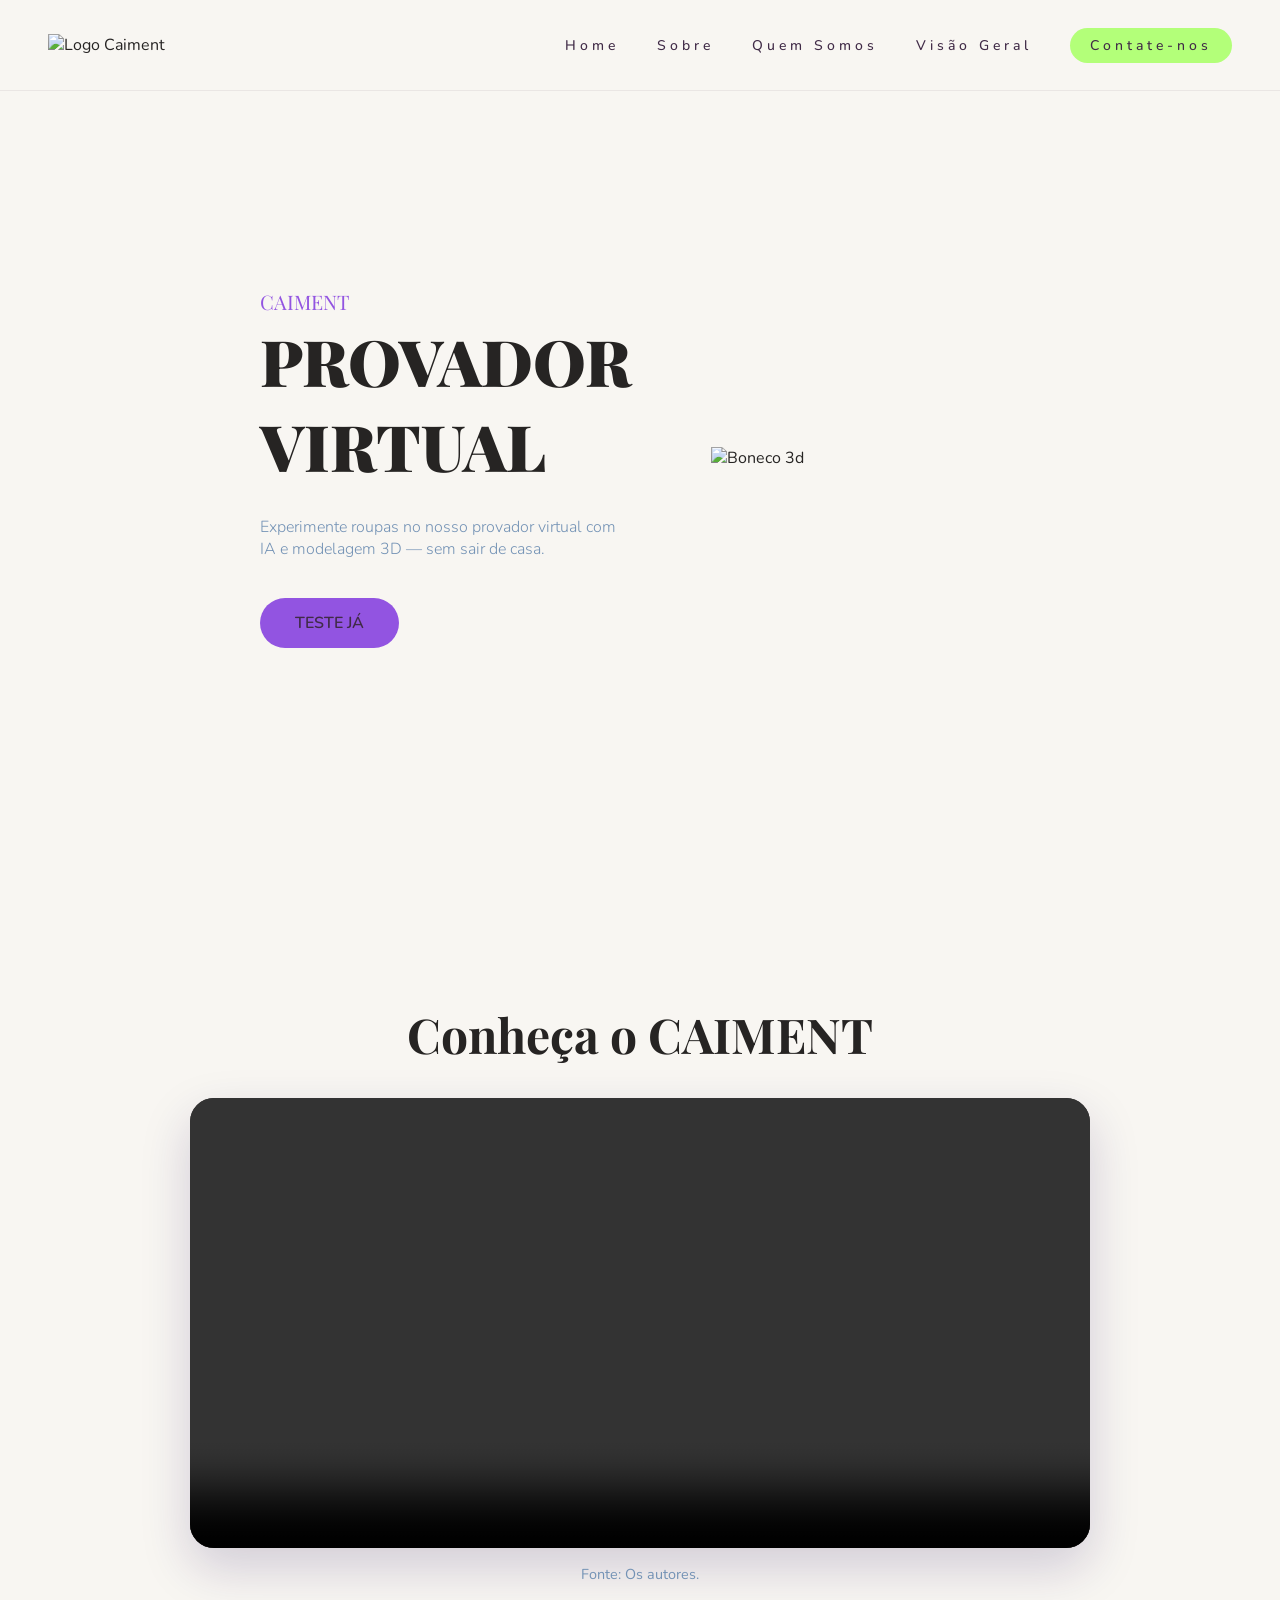
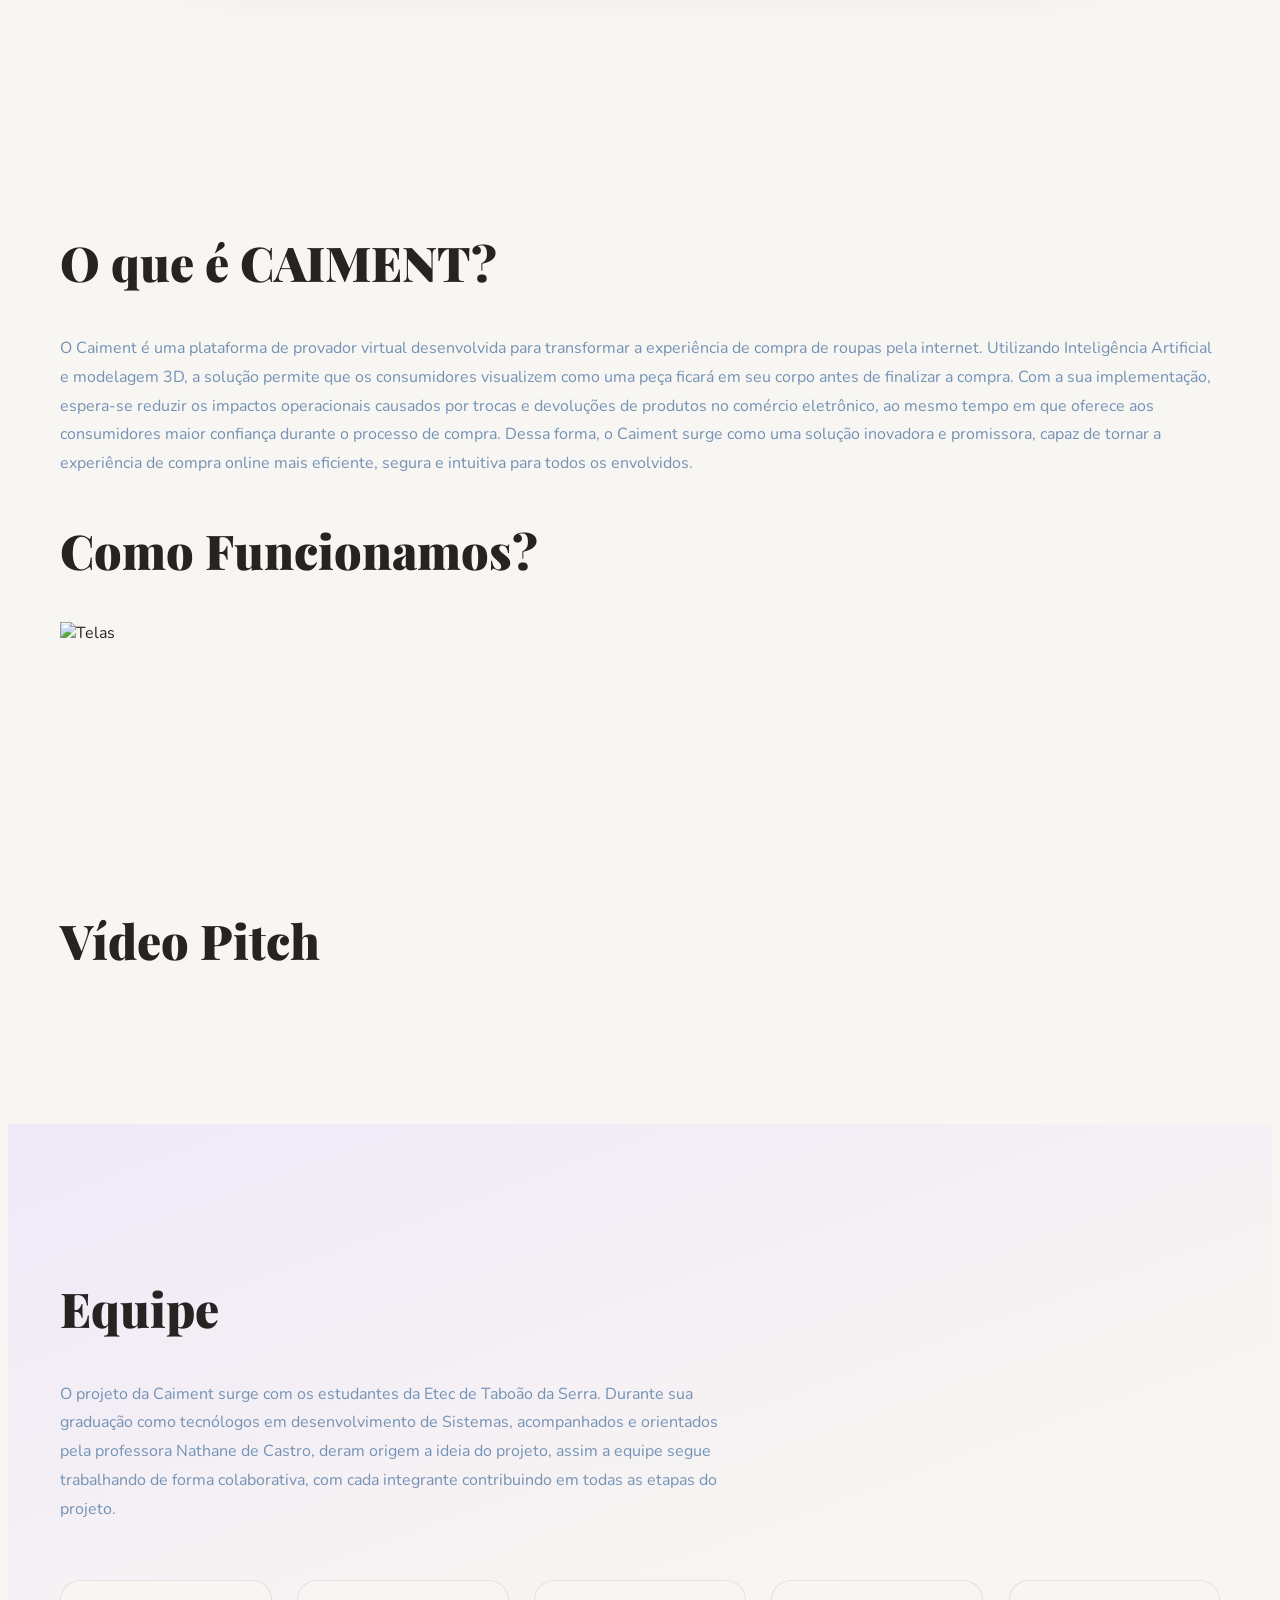
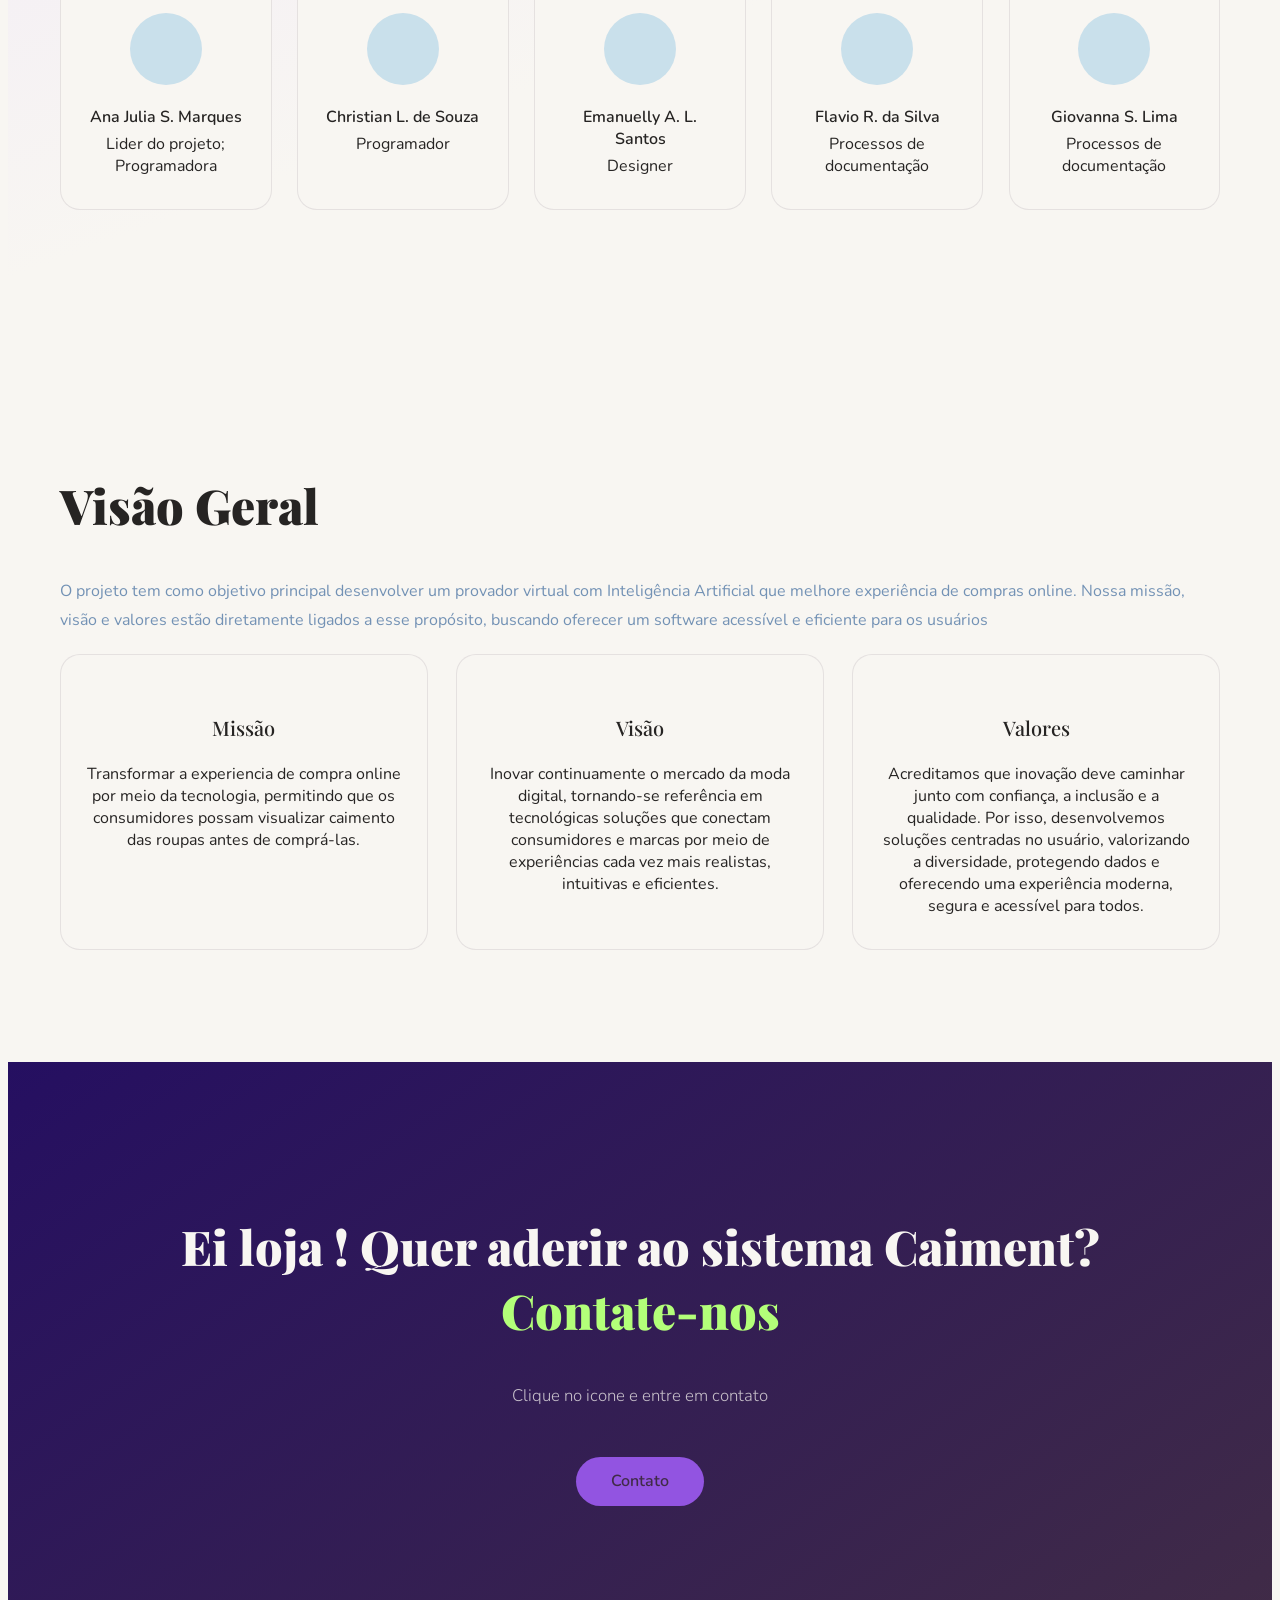
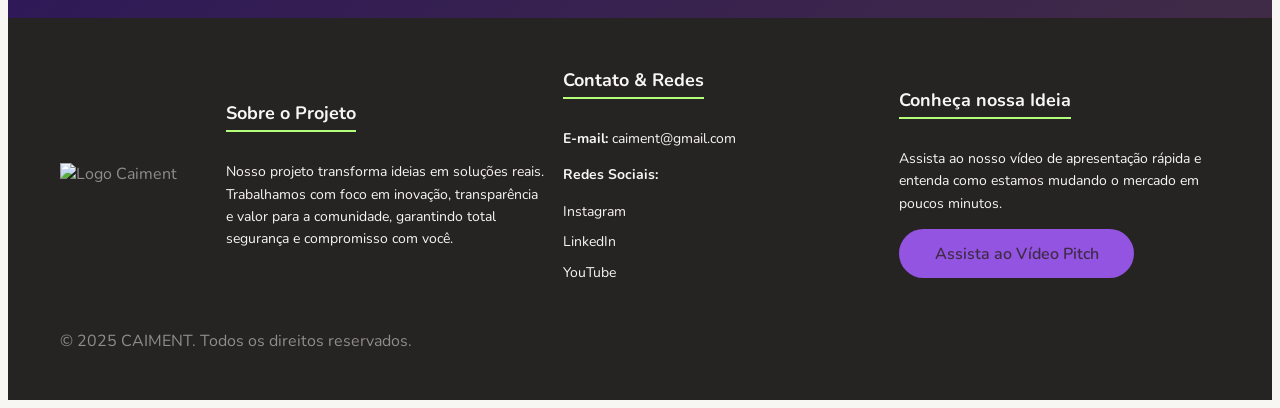
==== commit e52c14cf: "Update index.html" ====
--- a/files (1)/index.html
+++ b/files (1)/index.html
@@ -1,21 +1,18 @@
 <!DOCTYPE html>
 <html lang="en">
+
 <head>
- 
-    <meta charset="UTF-8">
-    <meta name="viewport" content="width=device-width, initial-scale=1.0">
-    <title>Caiment</title>
- 
-    <link rel="stylesheet" href="style.css">
- 
+  <meta charset="UTF-8">
+  <meta name="viewport" content="width=device-width, initial-scale=1.0">
+  <title>Caiment</title>
+  <link rel="stylesheet" href="style.css">
 </head>
+
 <body>
-  
-  
-    <nav class="navbar" id="navbar">
+  <nav class="navbar" id="navbar">
     <div class="nav-logo">
-            <img src="caimentimg.png" alt="Logo Caiment">
-        </div>
+      <img src="assets/caimentimg.png" alt="Logo Caiment">
+    </div>
     <ul class="nav-links">
       <li><a href="#home">Home</a></li>
       <li><a href="#sobre">Sobre</a></li>
@@ -28,18 +25,14 @@
     </button>
   </nav>
 
-
   <section class="hero" id="home">
     <div class="hero-content">
       <div class="hero-text">
         <div class="hero-boneco">
-          <img src="boneco.png" alt="Boneco 3d">
-        </div>
-
+          <img src="assets/boneco.png" alt="Boneco 3d">
+        </div>
         <div class="hero-content-text">
-            <p class="hero-sub">
-                CAIMENT 
-              </p>
+          <p class="hero-cai">CAIMENT</p>
           <h1 class="hero-title">
             PROVADOR<br>
             <span>VIRTUAL</span>
@@ -50,10 +43,10 @@
           <a href="#cadastro" class="butto">TESTE JÁ</a>
         </div>
       </div>
-  
-    </div>
-  </section>
-  
+
+    </div>
+  </section>
+
 
   <section class="section sobre" id="sobre">
     <div class="container">
@@ -61,19 +54,25 @@
       <div class="sobre-text">
         <p>
           O Caiment é uma plataforma de provador virtual desenvolvida para transformar
-          a experiência de compra de roupas pela internet. Utilizando Inteligência 
+          a experiência de compra de roupas pela internet. Utilizando Inteligência
           Artificial e modelagem 3D, a solução permite que os consumidores visualizem
           como uma peça ficará em seu corpo antes de finalizar a compra.
           Com a sua implementação, espera-se reduzir os impactos operacionais causados
           por trocas e devoluções de produtos no comércio eletrônico, ao mesmo tempo em
           que oferece aos consumidores maior confiança durante o processo de compra.
           Dessa forma, o Caiment surge como uma solução inovadora e promissora, capaz
-           de tornar a experiência de compra online mais eficiente, segura e intuitiva
-            para todos os envolvidos.
-        </p> 
+          de tornar a experiência de compra online mais eficiente, segura e intuitiva
+          para todos os envolvidos.
+        </p>
         <h2 class="section-title">Como Funcionamos?</h2>
-        <img src="telas.png" alt="Mascote Caiment" class="mascote-img">
-      </div>
+        <img src="assets/telas.png" alt="Telas" class="mascote-img">
+      </div>
+    </div>
+  </section>
+  <section class="section sobre" id="vg">
+    <div class="container">
+      <h2 class="section-title">Vídeo Pitch</h2>
+
     </div>
   </section>
 
@@ -82,15 +81,18 @@
       <h2 class="section-title">Equipe</h2>
       <div class="quem-intro">
         <p>
-          O projeto da Caiment surge com os estudantes da Etec de Taboão da Serra. Durante sua graduação como tecnólogos em
-          desenvolvimento de Sistemas, acompanhados e orientados pela professora Nathane de Castro, deram origem a ideia do
-          projeto, assim a equipe segue trabalhando de forma colaborativa, com cada integrante contribuindo em todas as etapas do projeto.
+          O projeto da Caiment surge com os estudantes da Etec de Taboão da Serra. Durante sua graduação como tecnólogos
+          em
+          desenvolvimento de Sistemas, acompanhados e orientados pela professora Nathane de Castro, deram origem a ideia
+          do
+          projeto, assim a equipe segue trabalhando de forma colaborativa, com cada integrante contribuindo em todas as
+          etapas do projeto.
         </p>
       </div>
- 
+
       <div class="team-grid">
         <div class="team-card">
-          <div class="team-avatar"></div> 
+          <div class="team-avatar"></div>
           <h4>Ana Julia S. Marques</h4>
           <span>Lider do projeto; Programadora</span>
         </div>
@@ -118,80 +120,81 @@
     </div>
   </section>
 
-  <section class="section sobre" id="">
-    <div class="container">
-        <h2 class="section-title"> Visão Geral</h2>
-        <div class="sobre-text">
-         <p>
-        O projeto tem como objetivo principal desenvolver um provador virtual com Inteligência Artificial
-        que melhore experiência de compras online. Nossa missão, visão e valores estão diretamente ligados
-        a esse propósito, buscando oferecer um software acessível e eficiente para os usuários
-        </p> 
-    </div>
-    <div class="vmvgrid">
-            <div class="vmvcard">
-              <h4 class="titlevmv">Missão</h4>
-              <span>Transformar a experiencia de compra online por meio da tecnologia, permitindo que os
-                 consumidores possam visualizar caimento das roupas antes de comprá-las.</span>
-            </div>
-            <div class="vmvcard">
-                <h4 class="titlevmv">Visão</h4>
-                <span>Inovar continuamente o mercado da moda digital, tornando-se referência em
-                tecnológicas soluções que conectam consumidores e marcas por meio de experiências 
-                cada vez mais realistas, intuitivas e eficientes.</span>
-            </div>
-            <div class="vmvcard">
-                <h4 class="titlevmv">Valores</h4>
-                <span>Acreditamos que inovação deve caminhar junto com confiança, a inclusão e a qualidade.
-                    Por isso, desenvolvemos soluções centradas no usuário, valorizando a diversidade,
-                    protegendo dados e oferecendo uma experiência moderna, segura e acessível para todos.</span>
-            </div>
-        
-        </div>
-    </div>
-  </section>
-  
+  <section class="section sobre" id="vg">
+    <div class="container">
+      <h2 class="section-title"> Visão Geral</h2>
+      <div class="sobre-text">
+        <p>
+          O projeto tem como objetivo principal desenvolver um provador virtual com Inteligência Artificial
+          que melhore experiência de compras online. Nossa missão, visão e valores estão diretamente ligados
+          a esse propósito, buscando oferecer um software acessível e eficiente para os usuários
+        </p>
+      </div>
+      <div class="vmvgrid">
+        <div class="vmvcard">
+          <h4 class="titlevmv">Missão</h4>
+          <span>Transformar a experiencia de compra online por meio da tecnologia, permitindo que os
+            consumidores possam visualizar caimento das roupas antes de comprá-las.</span>
+        </div>
+        <div class="vmvcard">
+          <h4 class="titlevmv">Visão</h4>
+          <span>Inovar continuamente o mercado da moda digital, tornando-se referência em
+            tecnológicas soluções que conectam consumidores e marcas por meio de experiências
+            cada vez mais realistas, intuitivas e eficientes.</span>
+        </div>
+        <div class="vmvcard">
+          <h4 class="titlevmv">Valores</h4>
+          <span>Acreditamos que inovação deve caminhar junto com confiança, a inclusão e a qualidade.
+            Por isso, desenvolvemos soluções centradas no usuário, valorizando a diversidade,
+            protegendo dados e oferecendo uma experiência moderna, segura e acessível para todos.</span>
+        </div>
+
+      </div>
+    </div>
+  </section>
+
   <section class="section cadastro" id="cadastro">
     <div class="container cadastro-inner">
       <h2 class="section-title">Ei loja ! Quer aderir ao sistema Caiment?<br><span>Contate-nos</span></h2>
       <p class="cadastro-sub">
-       Clique no icone e entre em contato
+        Clique no icone e entre em contato
       </p>
       <a href="#cadastro" class="butto">Contato</a>
     </div>
   </section>
- 
+
 
   <footer class="footer">
     <div class="container footer-inner">
-      <img src="caimentimg.png" alt="Logo Caiment" class="footer-img">
+      <img src="assets/caimentimg.png" alt="Logo Caiment" class="footer-img">
       <div class="footer-col">
         <h3>Sobre o Projeto</h3>
         <p>Nosso projeto transforma ideias em soluções reais. Trabalhamos com foco em inovação,
-         transparência e valor para a comunidade, garantindo total segurança e compromisso com você.</p>
-    </div>
-    <div class="footer-col">
+          transparência e valor para a comunidade, garantindo total segurança e compromisso com você.</p>
+      </div>
+      <div class="footer-col">
         <h3>Contato & Redes</h3>
         <p><strong>E-mail:</strong> caiment@gmail.com</p>
         <p><strong>Redes Sociais:</strong></p>
         <ul>
-            <li><a href="https://instagram.com" target="_blank" rel="noopener">Instagram</a></li>
-            <li><a href="https://linkedin.com" target="_blank" rel="noopener">LinkedIn</a></li>
-            <li><a href="https://youtube.com" target="_blank" rel="noopener">YouTube</a></li>
+          <li><a href="https://instagram.com" target="_blank" rel="noopener">Instagram</a></li>
+          <li><a href="https://linkedin.com" target="_blank" rel="noopener">LinkedIn</a></li>
+          <li><a href="https://youtube.com" target="_blank" rel="noopener">YouTube</a></li>
         </ul>
-    </div>
-
-    <div class="footer-col">
+      </div>
+
+      <div class="footer-col">
         <h3>Conheça nossa Ideia</h3>
         <p>Assista ao nosso vídeo de apresentação rápida e entenda como estamos mudando o mercado em poucos minutos.</p>
-        <a href="https://youtube.com" class="pitch-button" target="_blank" rel="noopener">
-            ▶ Assista ao Vídeo Pitch
+        <a href="https://youtube.com" class="butto" target="_blank" rel="noopener">
+          Assista ao Vídeo Pitch
         </a>
-    </div>
+      </div>
       <p>© 2025 CAIMENT. Todos os direitos reservados.</p>
     </div>
   </footer>
- 
+
   <script src="script.js"></script>
 </body>
+
 </html>
--- a/files (1)/style.css
+++ b/files (1)/style.css
@@ -2,36 +2,44 @@
 @import url('https://fonts.googleapis.com/css2?family=Nunito:wght@300;400;500;600;700;800;900&family=Playfair+Display:wght@700;900&display=swap');
 
 :root {
-  --dark:       #262423;
-  --plum:       #402b47;
-  --ice:        #c9e0eb;
-  --violet:     #9254e1;
-  --navy:       #250f61;
-  --slate:      #7392b5;
-  --lime:       #b3ff79;
-  --white:      #f8f6f2;
+  --dark: #262423;
+  --plum: #402b47;
+  --ice: #c9e0eb;
+  --violet: #9254e1;
+  --navy: #250f61;
+  --slate: #7392b5;
+  --lime: #b3ff79;
+  --white: #f8f6f2;
   --font-display: 'Playfair Display', serif;
   --font-body: 'Nunito', sans-serif;
 }
- 
-html { scroll-behavior: smooth; }
- 
+
+html {
+  scroll-behavior: smooth;
+}
+
 body {
   font-family: var(--font-body);
   background-color: var(--white);
   color: var(--dark);
   overflow-x: hidden;
 }
- 
- 
-a { text-decoration: none; color: inherit; }
-ul { list-style: none; }
- 
+
+a {
+  text-decoration: none;
+  color: inherit;
+}
+
+ul {
+  list-style: none;
+}
+
 .container {
   max-width: 1160px;
   margin: 0 auto;
   padding: 0 2rem;
 }
+
 .navbar {
   position: fixed;
   inset: 0 0 auto 0;
@@ -43,86 +51,93 @@
   background: rgb(248, 246, 242);
   border-bottom: 1px solid rgb(64 43 71 / 8%);
 }
- 
-.navbar.scrolled { box-shadow: 0 4px 24px rgba(37, 15, 97, 0.10); }
- 
+
+.navbar.scrolled {
+  box-shadow: 0 4px 24px rgba(37, 15, 97, 0.10);
+}
+
 .nav-logo {
-    display: flex;
-    align-items: center;
-}
- 
+  display: flex;
+  align-items: center;
+}
+
 .nav-logo img {
-    width: 120px;
-    height: auto;
-    display: block;
-}
- 
+  width: 120px;
+  height: auto;
+  display: block;
+}
+
 .nav-links {
   display: flex;
   gap: 38px;
   align-items: center;
 }
- 
+
 .nav-links a {
-  font-size: 14px ;
+  font-size: 14px;
   font-weight: 500;
   letter-spacing: 4px;
   color: var(--plum);
 }
- 
-.nav-links a:hover { color: var(--violet); }
+
+.nav-links a:hover {
+  color: var(--violet);
+}
 
 .nav-cta {
-    background: var(--lime);
-    color: var(--white);
-    padding: 8px 20px;
-    border-radius: 50px;
+  background: var(--lime);
+  color: var(--white);
+  padding: 8px 20px;
+  border-radius: 50px;
 }
 
 .nav-cta:hover {
-  background: var(--navy); }
- 
+  background: var(--ice);
+}
+
 .button22 {
-    display: none;
-    flex-direction: column;
-    gap: 5px;
-    border: 0;
-    background: none;
-    cursor: pointer;
-    padding: 4px;
-}
-  
+  display: none;
+  flex-direction: column;
+  gap: 5px;
+  border: 0;
+  background: none;
+  cursor: pointer;
+  padding: 4px;
+}
+
 .button22 span {
-    width: 24px;
-    height: 2px;
-    background: var(--white);
-    border-radius: 2px;
-}
+  width: 24px;
+  height: 2px;
+  background: var(--white);
+  border-radius: 2px;
+}
+
 .mascote-img {
-  width: 1000px;
+  width: 800px;
   height: auto;
   display: block;
+  margin-right: 15%;
 }
 
 .hero {
-    min-height: 80vh;
-    display: flex;
-    align-items: center;
-    padding: 90px 40px 64px;
-    position: relative;
-    overflow: hidden;
-    background: var(--white);
-  }
-  
+  min-height: 80vh;
+  display: flex;
+  align-items: center;
+  padding: 90px 40px 64px;
+  position: relative;
+  background: var(--white);
+}
+
 .hero-content {
-    display: flex;
-    align-items: center;
-    justify-content: space-between;
-    gap: 32px;
-    max-width: 1160px;
-    width: 100%;
-    margin: auto;
-}
+  display: flex;
+  align-items: center;
+  justify-content: space-between;
+  gap: 32px;
+  max-width: 1160px;
+  width: 100%;
+  margin: auto;
+}
+
 .hero-text {
   width: 100%;
   display: flex;
@@ -132,24 +147,24 @@
   flex-direction: row-reverse;
   margin-left: 200px;
 }
-  
+
 .hero-title {
-    font-family: var(--font-display);
-    font-size: 64px;
-    font-weight: 900;
-    color: var(--dark);
-    margin-bottom: 22px;
-
+  font-family: var(--font-display);
+  font-size: 64px;
+  font-weight: 900;
+  color: var(--dark);
+  margin-bottom: 12px;
 }
 
 .hero-content-text {
   max-width: 520px;
   flex: 1;
   display: flex;
-  flex-direction: column; 
-  align-items: flex-start; 
+  flex-direction: column;
+  align-items: flex-start;
   justify-content: center;
 }
+
 .hero-boneco {
   display: flex;
   align-items: center;
@@ -157,10 +172,11 @@
 }
 
 .hero-boneco img {
-  width: 800px;
+  width: 600px;
   height: auto;
   transform-origin: bottom center;
 }
+
 .hero-sub {
   font-size: 16px;
   font-weight: 300;
@@ -168,7 +184,15 @@
   margin-bottom: 38px;
   max-width: 400px;
 }
- 
+
+.hero-cai {
+  font-family: var(--font-display);
+  font-size: 20px;
+  font-weight: 400;
+  color: var(--violet);
+  margin-bottom: -50px;
+}
+
 .butto {
   display: inline-flex;
   align-items: center;
@@ -180,50 +204,37 @@
   border-radius: 50px;
 }
 
+.button:hover {
+  background-color: var(--navy);
+}
+
 .section {
   padding: 112px 0;
 }
 
-.section-tag.accent-purple {
-  color: var(--navy);
-  background: rgba(37, 15, 97, 0.1);
-}
- 
 .section-title {
   font-family: var(--font-display);
-  font-size: clamp(2rem, 4vw, 3rem);
+  font-size: clamp(32px, 4vw, 48px);
   font-weight: 900;
-  color: var(--navi);
-  margin-bottom: 2.5rem;
-}
- 
-.sobre { background: var(--white); }
- 
-.sobre-grid {
-  display: grid;
-  grid-template-columns: 1fr 1fr;
-  gap: 4rem;
-  align-items: start;
-}
- 
+  color: var(--dark);
+  margin-bottom: 40px;
+}
+
+.sobre {
+  background: var(--white);
+}
+
 .sobre-text p {
   font-size: 1rem;
   line-height: 1.8;
   color: var(--slate);
   margin-bottom: 1.2rem;
 }
- 
-.sobre-cards {
-  display: flex;
-  flex-direction: column;
-  gap: 1.2rem;
-}
- 
 
 .quem-somos {
   background: linear-gradient(160deg, #f0e8f8 0%, var(--white) 60%);
 }
- 
+
 .quem-intro {
   max-width: 680px;
   margin-bottom: 3.5rem;
@@ -252,7 +263,7 @@
   text-align: center;
   border: 1.5px solid rgba(64, 43, 71, 0.10);
 }
- 
+
 .team-card:hover {
   box-shadow: 0 16px 40px rgba(64, 43, 71, 0.12);
   border-color: var(--violet);
@@ -279,23 +290,55 @@
   color: var(--dark);
   margin-bottom: 4.8px;
 }
- 
+
+.titlevmv {
+  font-family: var(--font-display);
+  font-size: 20px;
+  font-weight: 500;
+  color: var(--dark);
+  margin-bottom: 22px;
+}
+
+.vmvgrid {
+  display: flex;
+  gap: 28.6px;
+  flex-wrap: wrap;
+}
+
+.vmvcard {
+  flex: 1;
+  min-width: 200px;
+  max-width: 400px;
+  background: var(--white);
+  border-radius: 20px;
+  padding: 32px 24px;
+  text-align: center;
+  border: 1.5px solid rgba(64, 43, 71, 0.10);
+}
+
 .cadastro {
   background: linear-gradient(145deg, var(--navy) 0%, var(--plum) 100%);
   color: var(--white);
   text-align: center;
   position: relative;
 }
- 
-.cadastro .sparkle { color: var(--lime); }
- 
+
+.cadastro .sparkle {
+  color: var(--lime);
+}
+
 .cadastro-inner {
   position: relative;
   z-index: 1;
 }
- 
-.cadastro .section-title { color: var(--white); }
-.cadastro .section-title span { color: var(--lime); }
+
+.cadastro .section-title {
+  color: var(--white);
+}
+
+.cadastro .section-title span {
+  color: var(--lime);
+}
 
 .cadastro-sub {
   font-size: 16.8px;
@@ -306,13 +349,12 @@
   margin: 0 auto 48px;
 }
 
-
 .footer {
   background: var(--dark);
   color: rgba(248, 246, 242, 0.5);
   padding: 2rem 0;
 }
- 
+
 .footer-inner {
   display: flex;
   align-items: center;
@@ -320,10 +362,49 @@
   gap: 1rem;
   flex-wrap: wrap;
 }
+
 .footer-img {
-  width: 100px;
+  width: 150px;
   height: auto;
   display: block;
 }
 
-.footer p { font-size: 0.82rem; }
+.footer-col {
+  flex: 1;
+  min-width: 250px;
+}
+
+.footer-col h3 {
+  color: var(--white);
+  font-size: 18px;
+  margin-bottom: 15px;
+  border-bottom: 2px solid var(--lime);
+  padding-bottom: 5px;
+  display: inline-block;
+}
+
+.footer-col p,
+.footer-col ul {
+  font-size: 14px;
+  color: var(--white);
+  line-height: 1.6;
+}
+
+.footer-col ul {
+  list-style: none;
+  padding: 0;
+}
+
+.footer-col ul li {
+  margin-bottom: 8px;
+}
+
+.footer-col ul li a {
+  color: var(--white);
+  text-decoration: none;
+  transition: color 0.3s;
+}
+
+.footer-col ul li a:hover {
+  color: var(--white);
+}
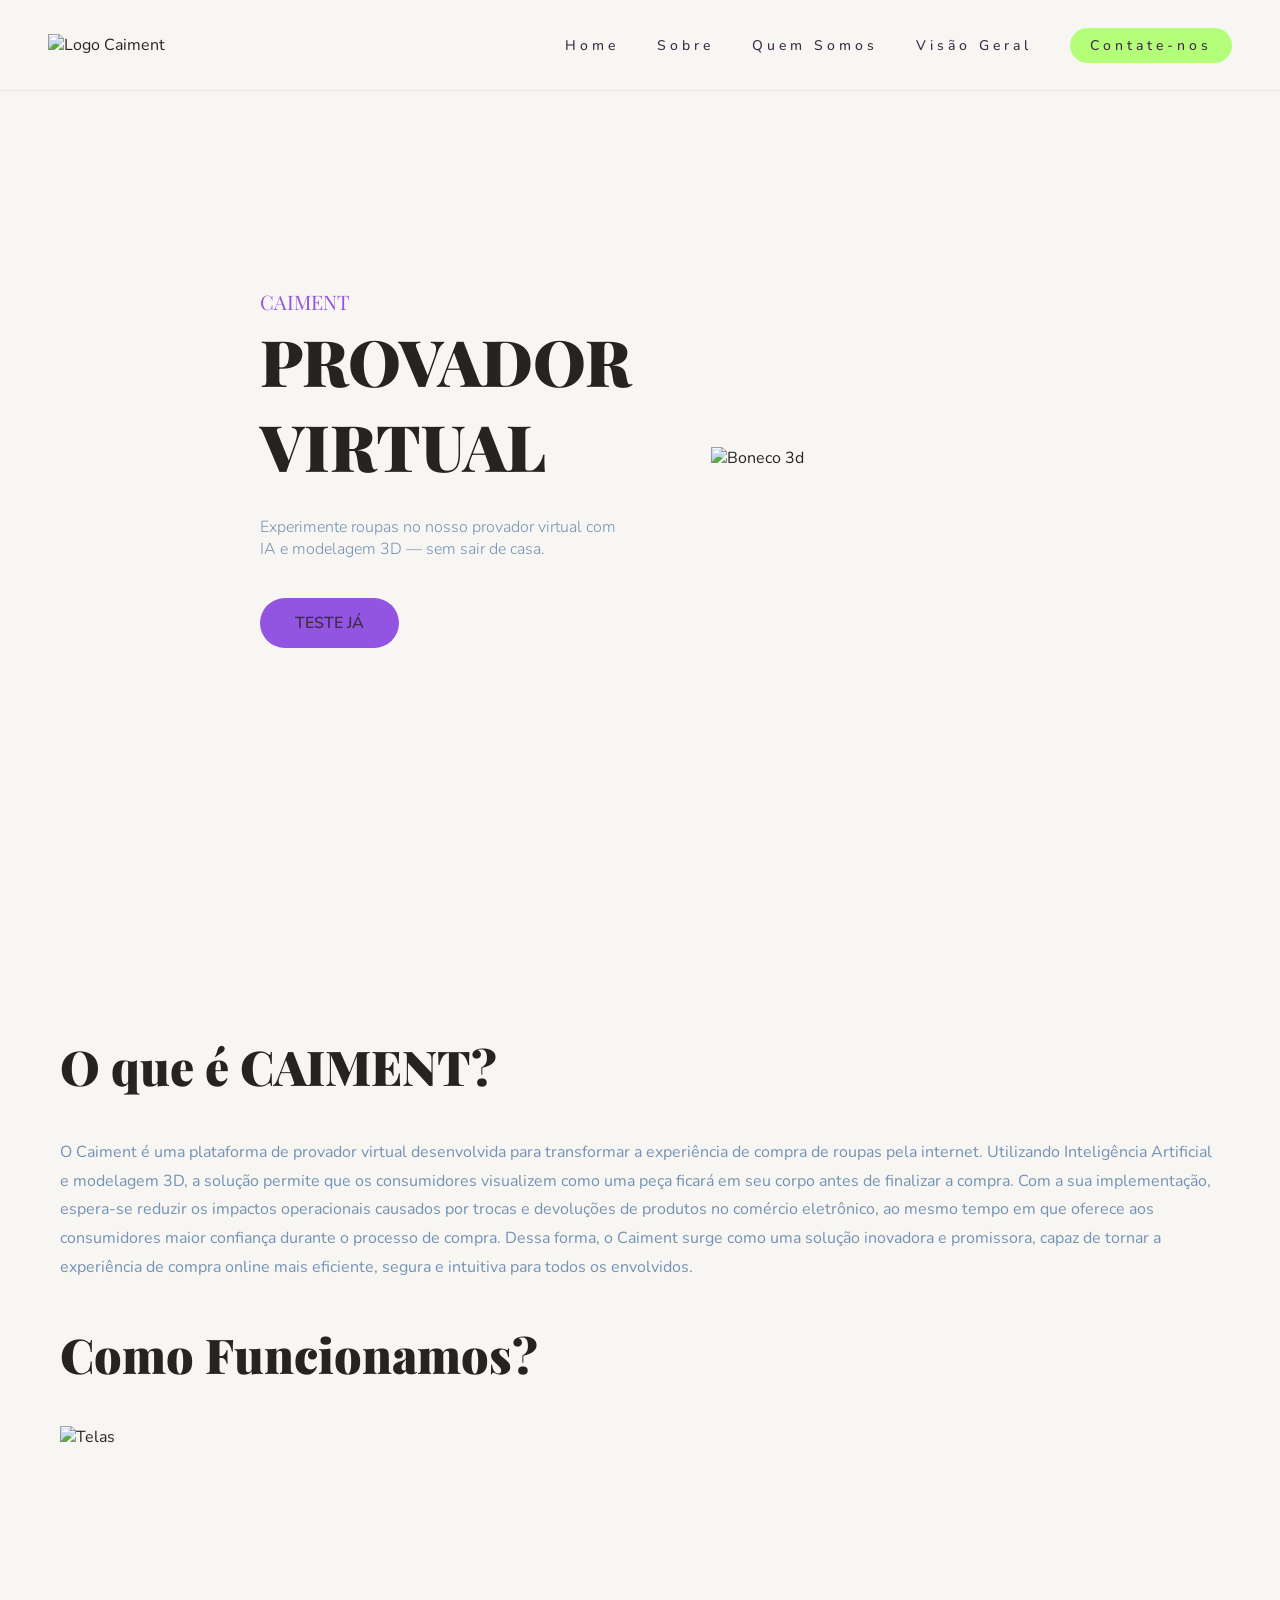
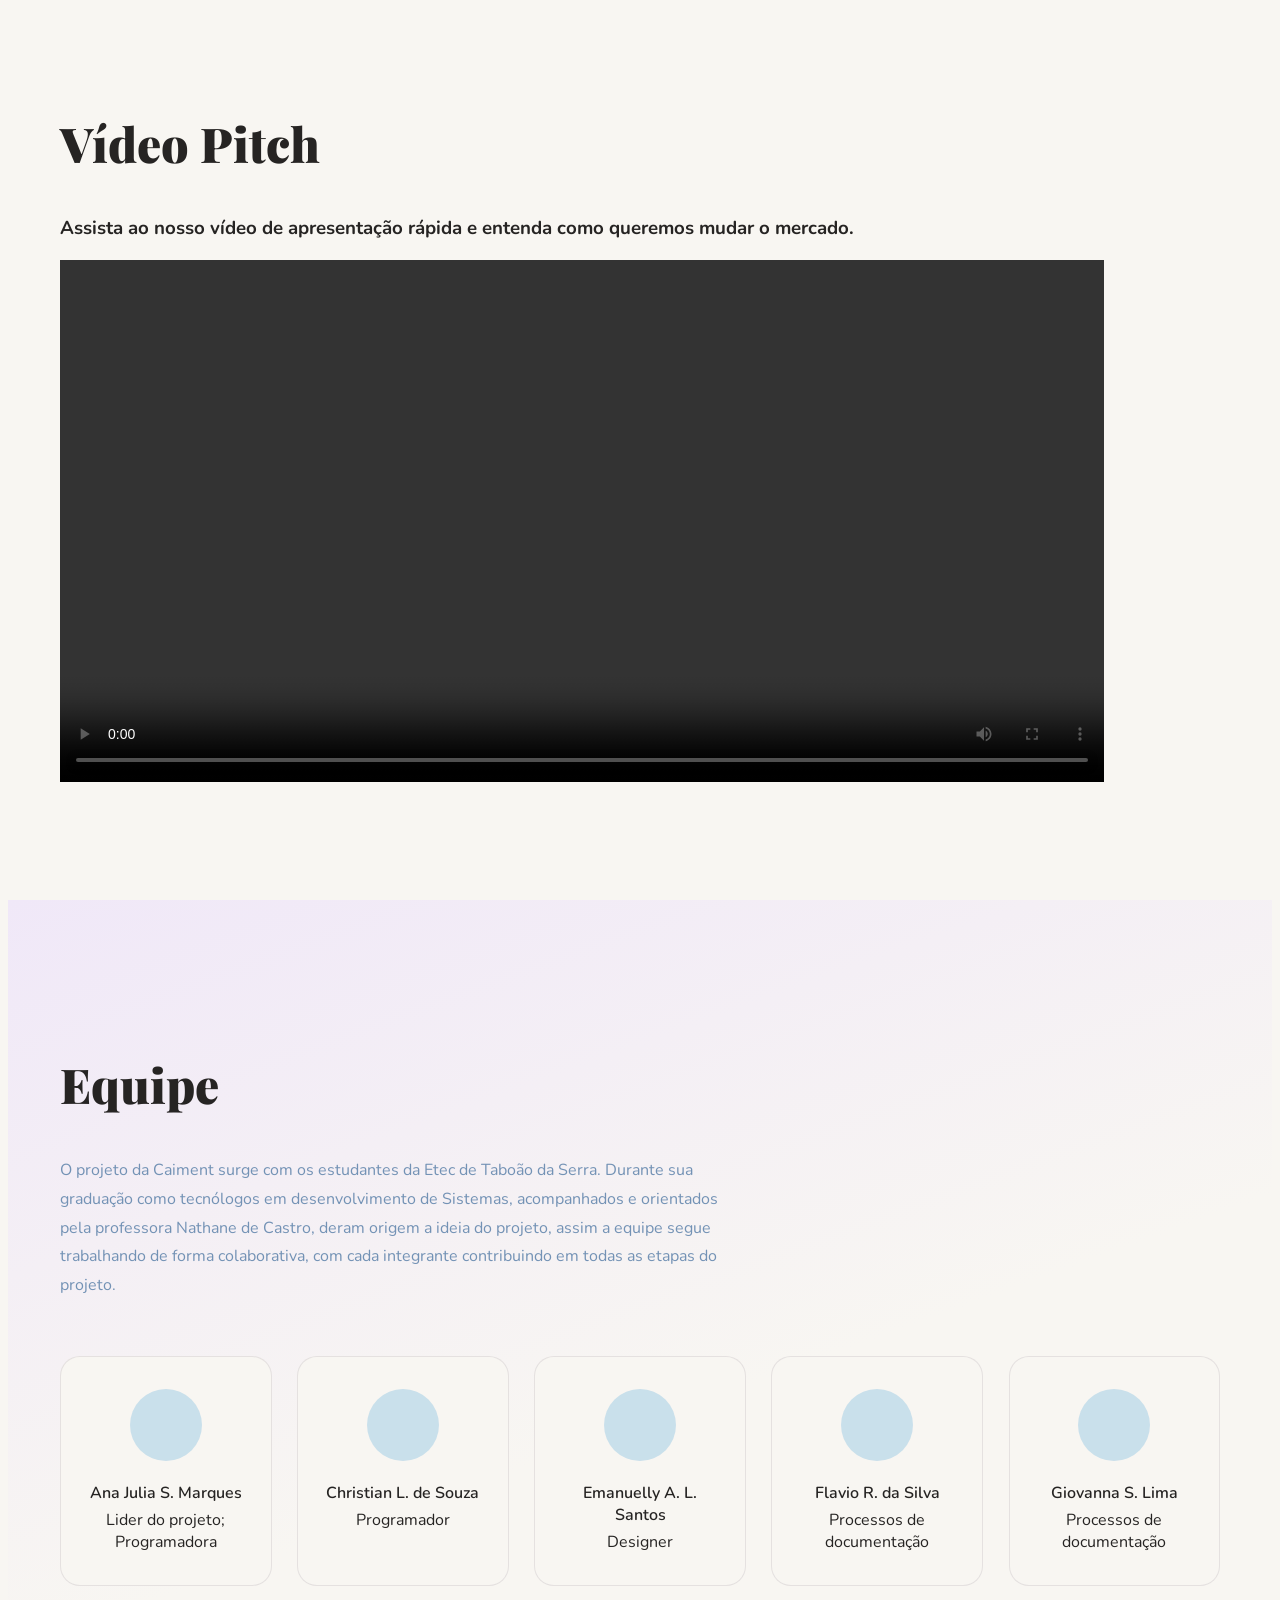
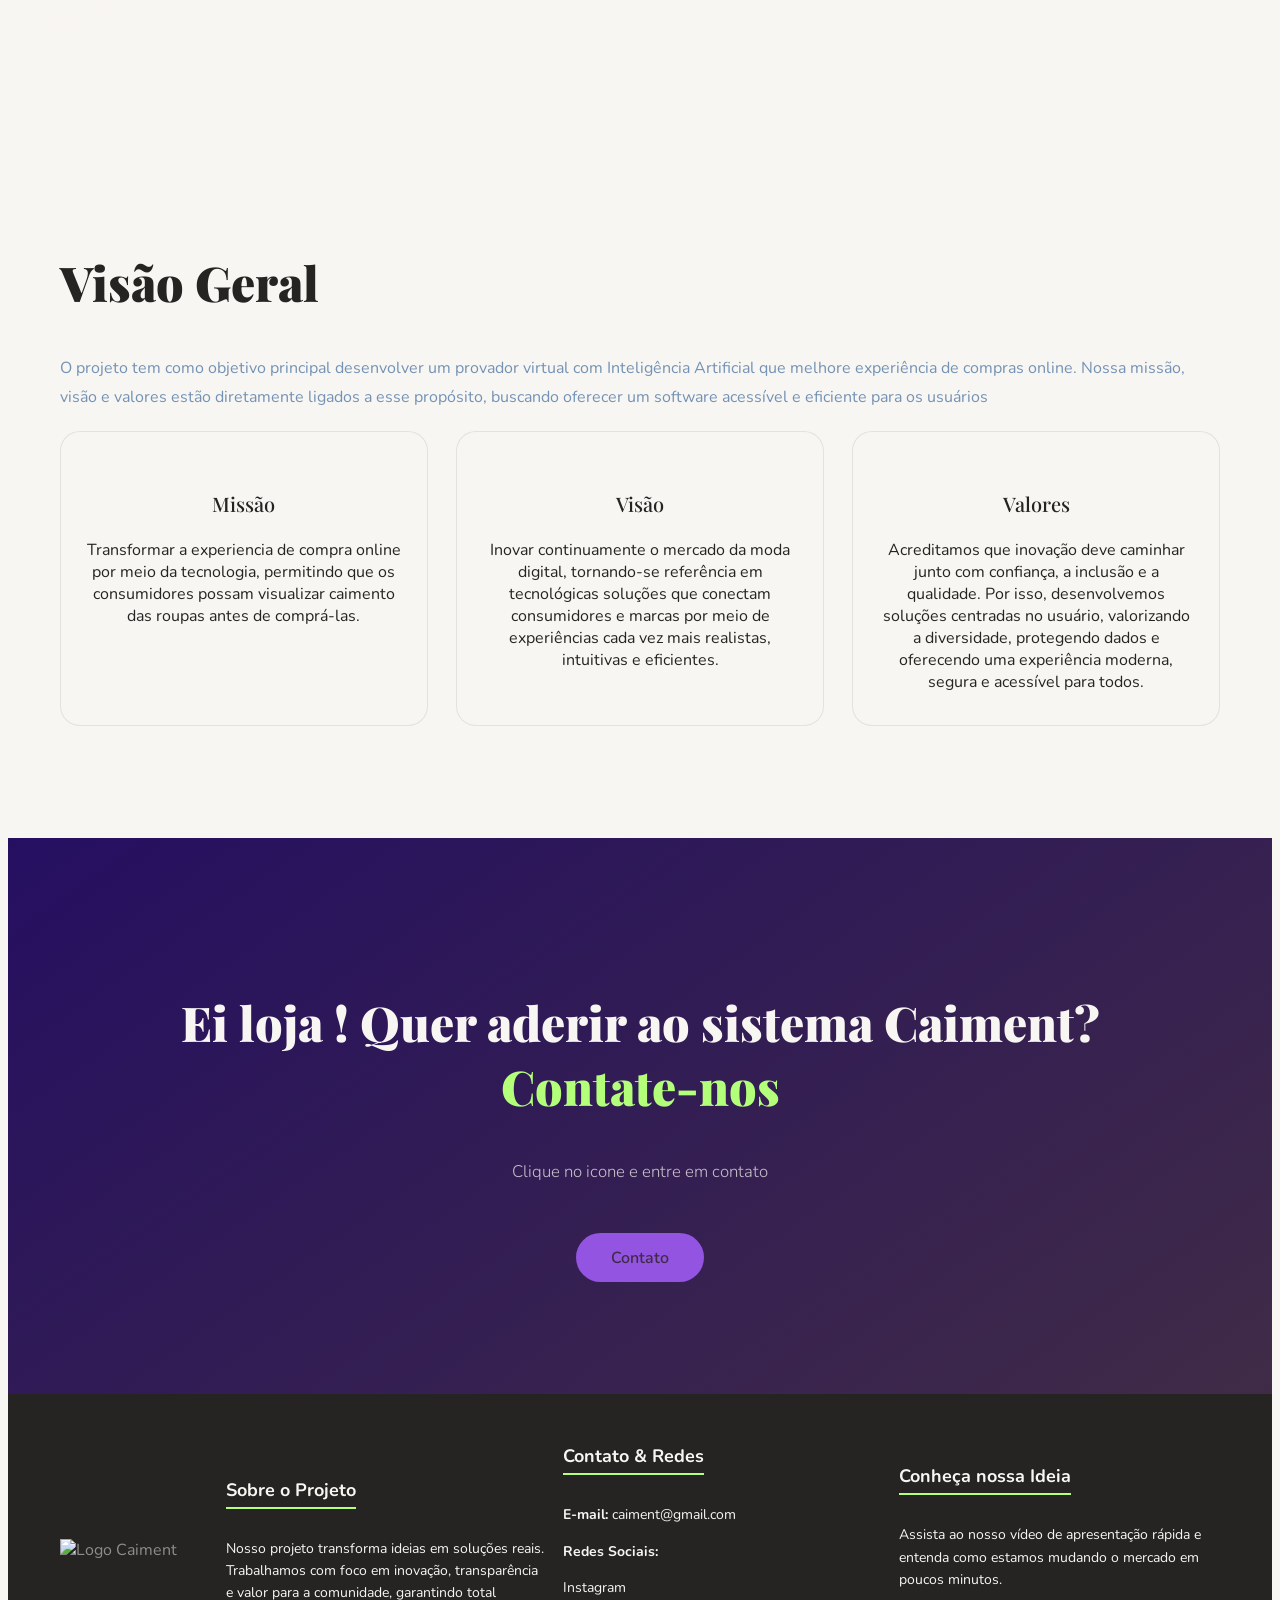
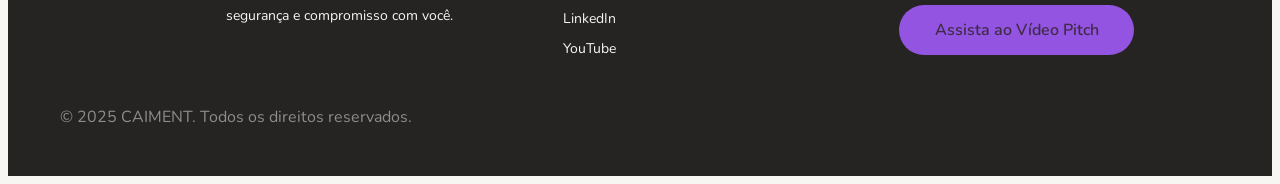
==== commit a90e5a60: "Update index.html" ====
--- a/files (1)/index.html
+++ b/files (1)/index.html
@@ -43,7 +43,6 @@
           <a href="#cadastro" class="butto">TESTE JÁ</a>
         </div>
       </div>
-
     </div>
   </section>
 
@@ -69,10 +68,17 @@
       </div>
     </div>
   </section>
-  <section class="section sobre" id="vg">
+  <section class="section sobre">
     <div class="container">
       <h2 class="section-title">Vídeo Pitch</h2>
-
+  
+      <h3>Assista ao nosso vídeo de apresentação
+        rápida e entenda como queremos mudar o mercado.</h3>
+  
+      <video id="video-pitch-player" width="90%" controls playsinline preload="metadata">
+        <source src="assets/video-pitch.mp4" type="video/mp4">
+        Seu navegador não suporta este vídeo.
+      </video>
     </div>
   </section>
 
